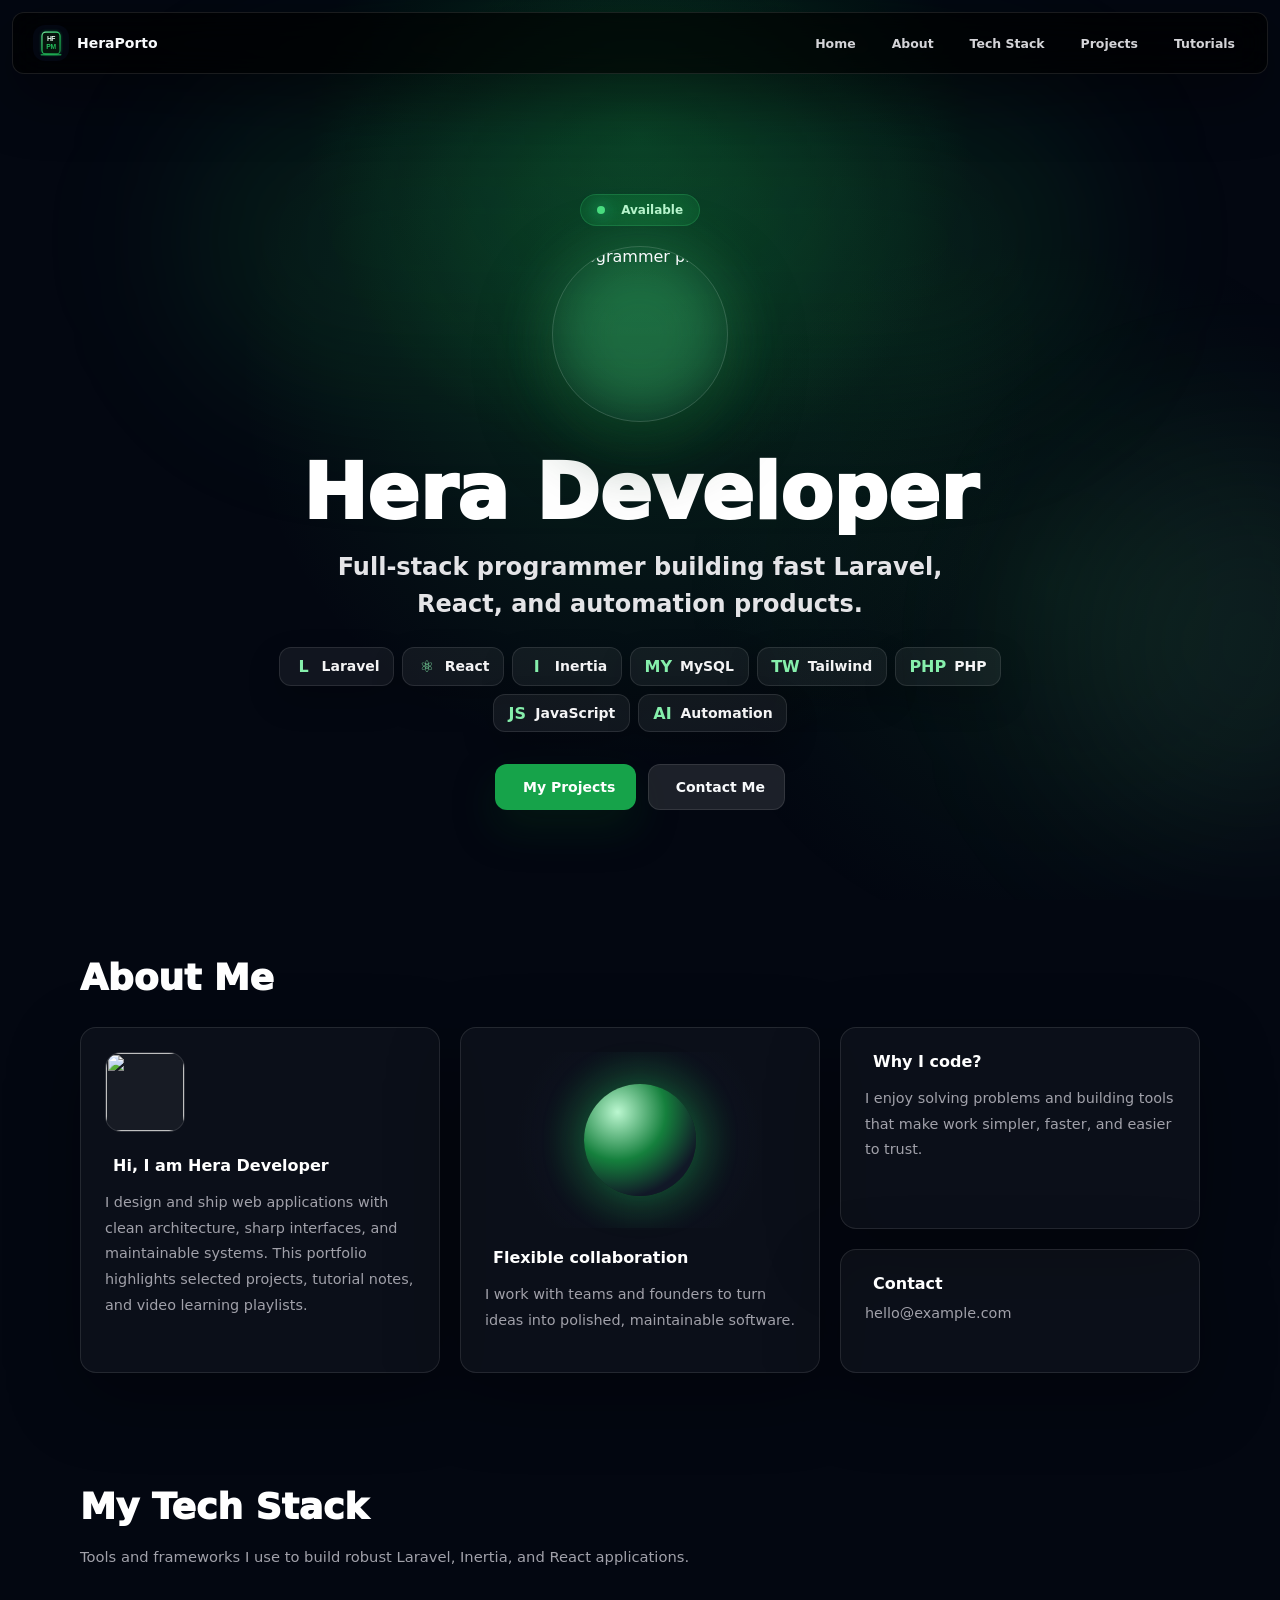
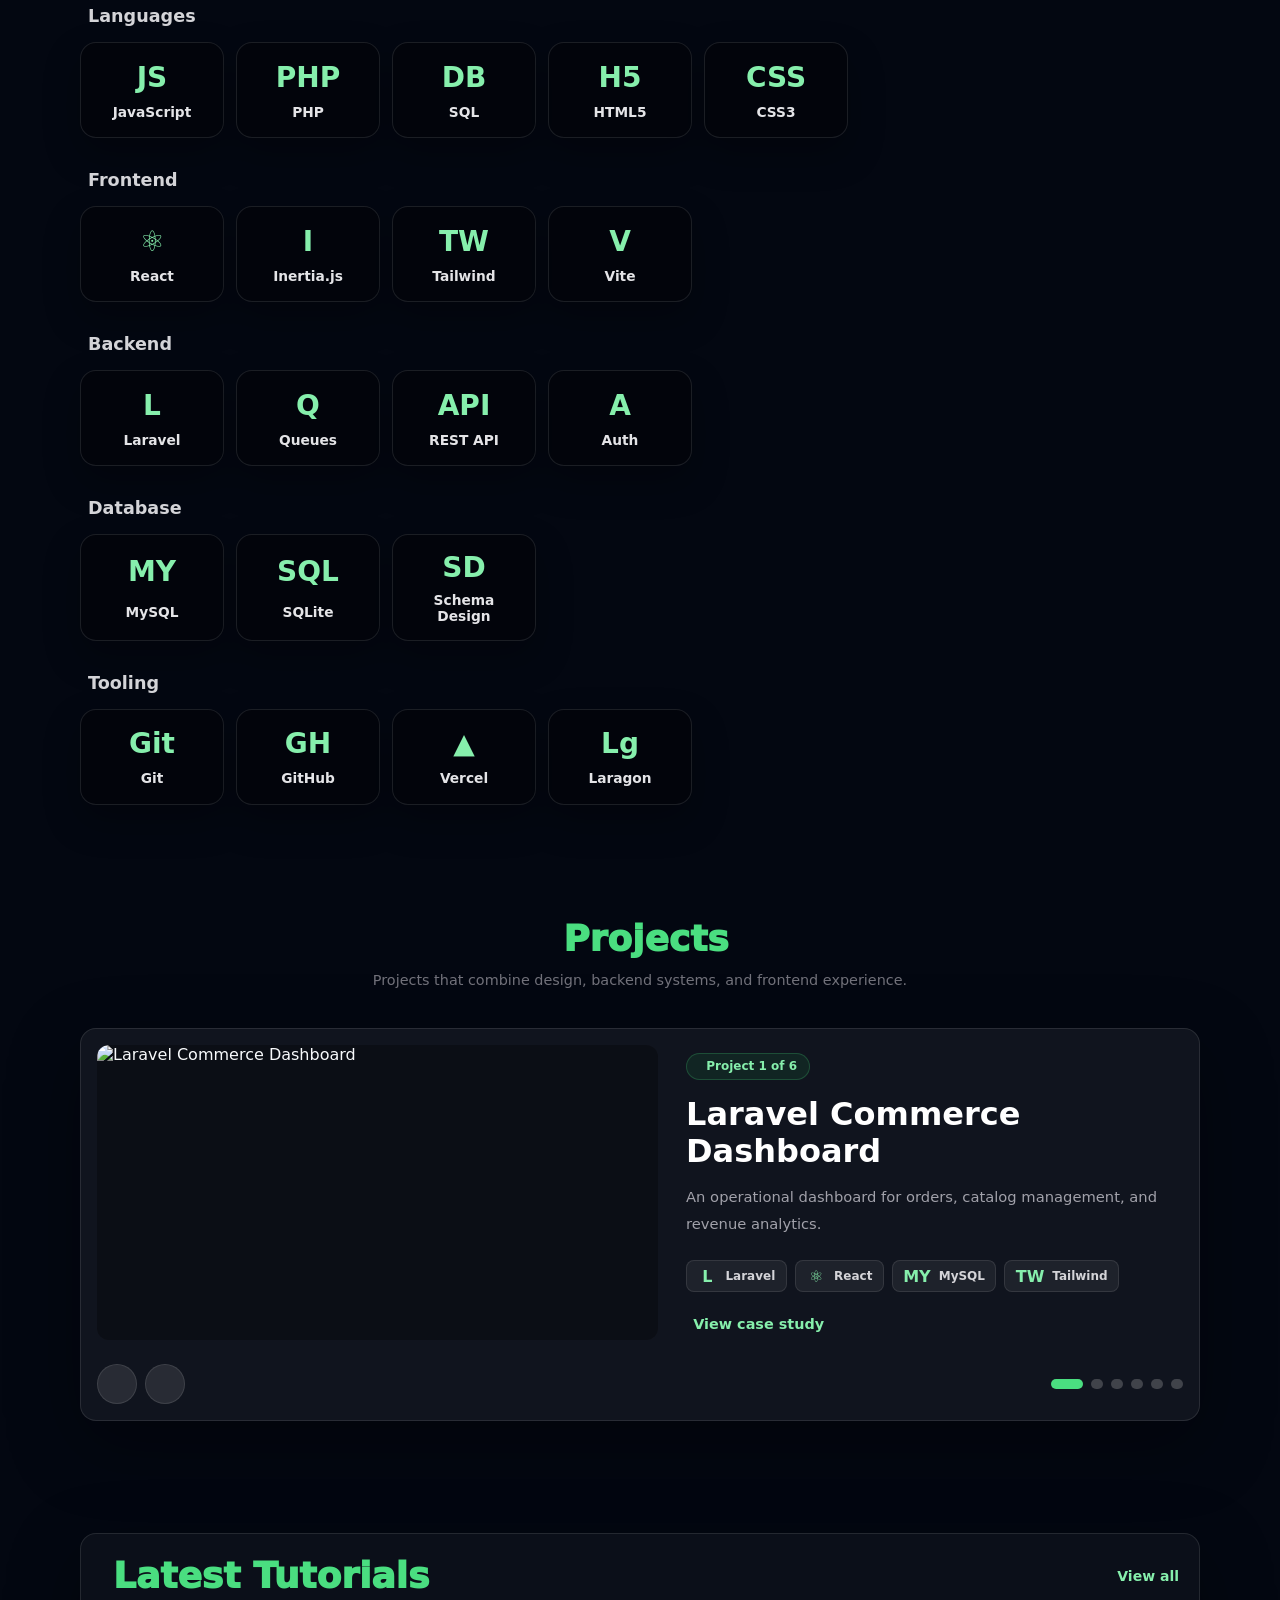
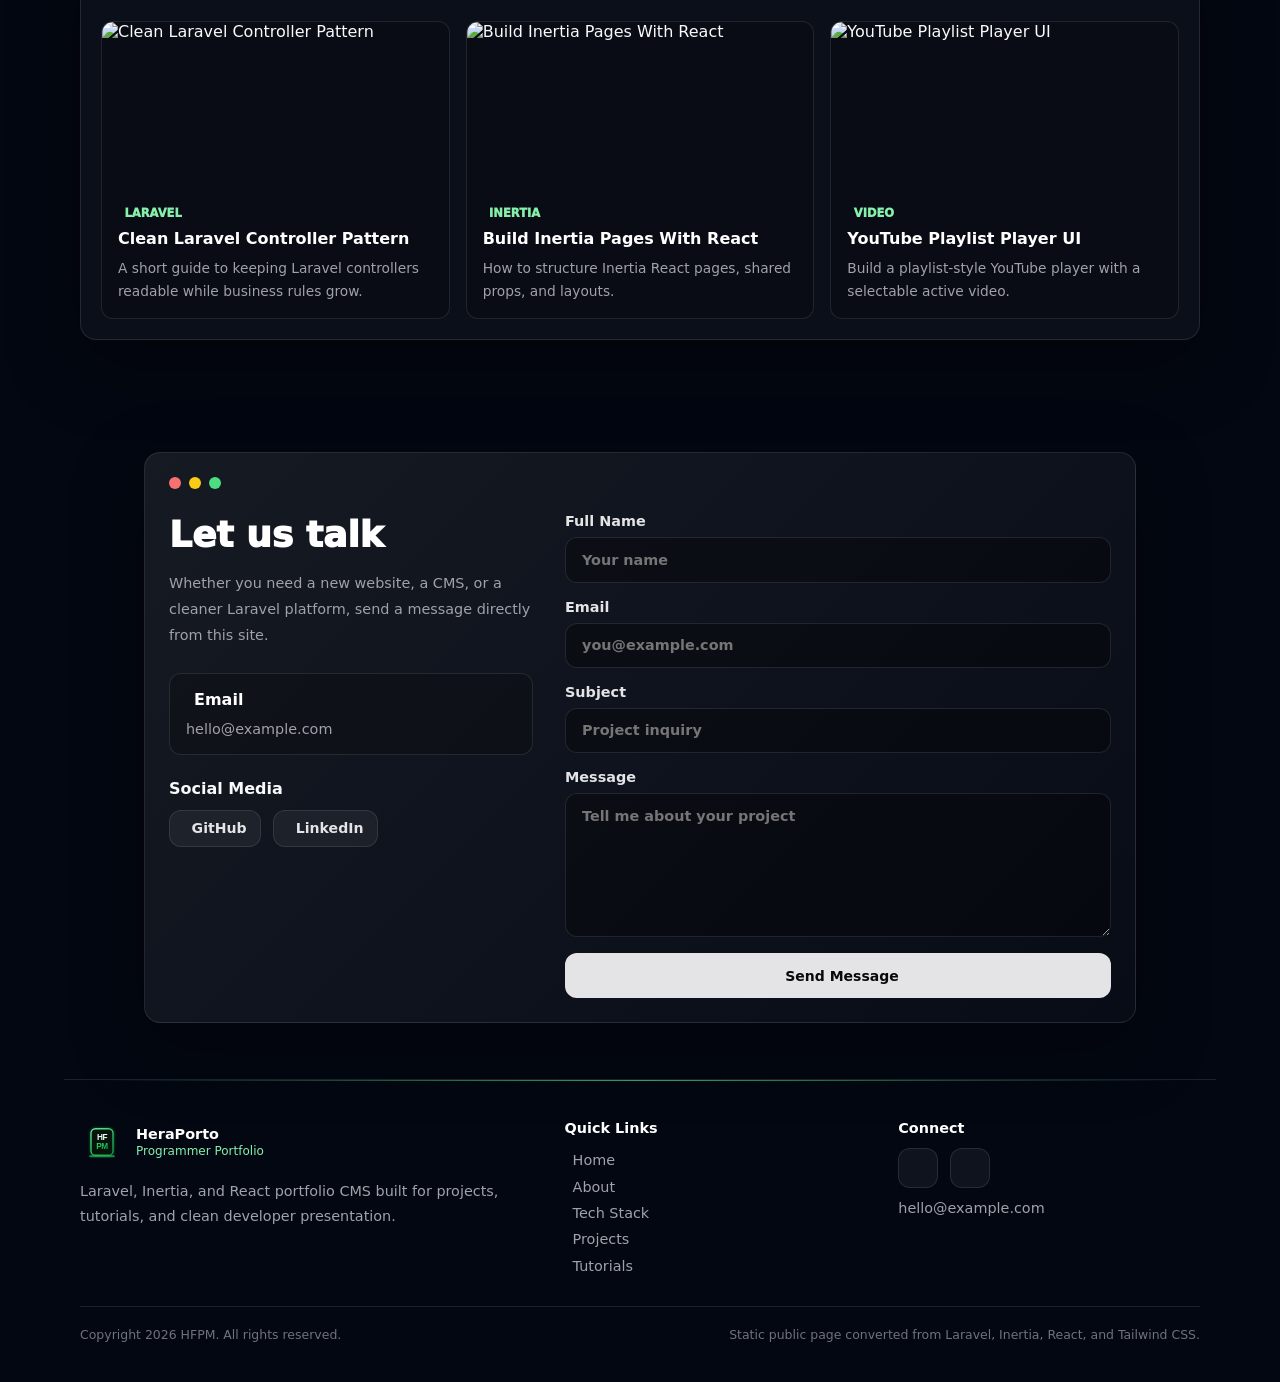
==== index.html @ f92e8ec0 "Convert portfolio to static public site" ====
<!doctype html>
<html lang="en">
<head>
  <meta charset="utf-8" />
  <meta name="viewport" content="width=device-width, initial-scale=1" />
  <title>Hera Developer - Programmer Portfolio</title>
  <meta name="description" content="Portfolio, programming tutorials, and YouTube learning playlists from a full-stack Laravel and React developer." />
  <link rel="icon" href="./assets/logo.svg" type="image/svg+xml" />
  <link rel="preconnect" href="https://images.unsplash.com" />
  <link rel="stylesheet" href="./assets/css/styles.css" />
  <script src="https://unpkg.com/lucide@latest/dist/umd/lucide.min.js" defer></script>
  <script src="./assets/js/app.js" defer></script>
</head>
<body>
  <div class="site-loader site-loader--show" aria-hidden="true">
    <div class="site-loader__panel">
      <img src="./assets/logo.svg" alt="" class="site-loader__logo" />
      <div class="site-loader__pulse"></div>
      <p>Loading HFPM</p>
      <div class="site-loader__progress"><span id="loader-progress"></span></div>
      <strong id="loader-percent">8%</strong>
    </div>
  </div>

  <div class="site-shell">
    <header class="site-header">
      <nav class="top-nav">
        <a href="#home" class="brand" aria-label="HeraPorto home">
          <img src="./assets/logo.svg" alt="HFPM logo" />
          <span data-site-name>HeraPorto</span>
        </a>
        <button class="icon-button mobile-toggle" type="button" aria-label="Open menu" aria-expanded="false">
          <i data-lucide="menu"></i>
        </button>
        <div class="nav-links" data-nav-links></div>
      </nav>
    </header>

    <main class="page-shell">
      <section id="home" class="portfolio-hero">
        <div class="hero-glow hero-glow--one"></div>
        <div class="hero-glow hero-glow--two"></div>
        <div class="hero-content">
          <div class="availability" data-availability></div>
          <div class="avatar-wrap">
            <div class="avatar-glow"></div>
            <img class="avatar" data-profile-image alt="Programmer profile" />
          </div>
          <h1 data-profile-name></h1>
          <p class="hero-headline" data-profile-headline></p>
          <div class="skill-pills" data-skills></div>
          <div class="hero-actions">
            <a href="#projects" class="button button-primary"><i data-lucide="folder-git-2"></i> My Projects</a>
            <a href="#contact" class="button button-ghost"><i data-lucide="mail"></i> Contact Me</a>
          </div>
        </div>
      </section>

      <section id="about" class="section">
        <h2 data-about-title></h2>
        <div class="about-grid">
          <article class="panel">
            <div class="small-photo"><img data-profile-image-clone alt="" /></div>
            <h3><i data-lucide="code-2"></i><span data-intro-title></span></h3>
            <p data-profile-bio></p>
          </article>
          <article class="panel">
            <div class="planet-art"><div></div></div>
            <h3><i data-lucide="globe-2"></i><span data-collab-title></span></h3>
            <p data-collab-text></p>
          </article>
          <div class="stacked-panels">
            <article class="panel">
              <h3><i data-lucide="shield-check"></i><span data-why-title></span></h3>
              <p data-why-text></p>
            </article>
            <article class="panel">
              <h3><i data-lucide="mail"></i><span>Contact</span></h3>
              <a data-email-link></a>
            </article>
          </div>
        </div>
      </section>

      <section id="skills" class="section">
        <h2 data-tech-title></h2>
        <p class="section-copy" data-tech-description></p>
        <div class="tech-groups" data-tech-groups></div>
      </section>

      <section id="projects" class="section projects-section">
        <div class="section-center">
          <h2><i data-lucide="folder-git-2"></i><span data-projects-title></span></h2>
          <p data-projects-description></p>
        </div>
        <div class="project-slider" data-project-slider></div>
      </section>

      <section id="tutorials" class="section">
        <div class="tutorial-panel">
          <div class="section-row">
            <h2><i data-lucide="book-open"></i><span data-tutorials-title></span></h2>
            <a href="#tutorials">View all</a>
          </div>
          <div class="tutorial-grid" data-tutorials></div>
        </div>
      </section>

      <section id="contact" class="section contact-section">
        <div class="contact-window">
          <div class="window-dots"><span></span><span></span><span></span></div>
          <div class="contact-grid">
            <div>
              <h2 data-contact-title></h2>
              <p data-contact-description></p>
              <div class="contact-card">
                <strong><i data-lucide="mail"></i> Email</strong>
                <a data-email-link-clone></a>
              </div>
              <div class="social-area">
                <strong>Social Media</strong>
                <div class="social-links" data-social-links></div>
              </div>
            </div>
            <form class="contact-form" data-contact-form>
              <label>Full Name<input name="name" placeholder="Your name" required /></label>
              <label>Email<input name="email" type="email" placeholder="you@example.com" required /></label>
              <label>Subject<input name="subject" placeholder="Project inquiry" required /></label>
              <label>Message<textarea name="message" placeholder="Tell me about your project" required></textarea></label>
              <button class="button button-light" type="submit"><i data-lucide="mail"></i> Send Message</button>
              <p class="form-note" data-form-note></p>
            </form>
          </div>
        </div>
      </section>
    </main>

    <footer class="site-footer">
      <div class="footer-line"></div>
      <div class="footer-grid">
        <div>
          <div class="footer-brand">
            <img src="./assets/logo.svg" alt="HFPM logo" />
            <div>
              <strong data-footer-site-name>HeraPorto</strong>
              <span>Programmer Portfolio</span>
            </div>
          </div>
          <p data-footer-description></p>
        </div>
        <div>
          <strong>Quick Links</strong>
          <div class="footer-links" data-footer-nav></div>
        </div>
        <div>
          <strong>Connect</strong>
          <div class="footer-social" data-footer-social></div>
          <a class="footer-email" data-footer-email></a>
        </div>
      </div>
      <div class="footer-bottom">
        <span>Copyright <span data-year></span> HFPM. All rights reserved.</span>
        <span>Static public page converted from Laravel, Inertia, React, and Tailwind CSS.</span>
      </div>
    </footer>
  </div>
</body>
</html>
---- assets/css/styles.css ----
:root {
  color-scheme: dark;
  --bg: #030711;
  --panel: rgba(255, 255, 255, 0.035);
  --panel-strong: rgba(255, 255, 255, 0.055);
  --border: rgba(255, 255, 255, 0.1);
  --text: #f8fafc;
  --muted: #a1a1aa;
  --soft: #d4d4d8;
  --green: #22c55e;
  --green-soft: #86efac;
  --green-dark: #15803d;
  --shadow: 0 24px 70px rgba(0, 0, 0, 0.35);
  --radius: 16px;
  font-family: "Instrument Sans", Inter, ui-sans-serif, system-ui, -apple-system, BlinkMacSystemFont, "Segoe UI", sans-serif;
}

* {
  box-sizing: border-box;
}

html {
  scroll-behavior: smooth;
}

body {
  margin: 0;
  max-width: 100%;
  overflow-x: hidden;
  background: var(--bg);
  color: var(--text);
}

a {
  color: inherit;
  text-decoration: none;
}

img,
iframe {
  display: block;
  max-width: 100%;
}

button,
input,
textarea {
  font: inherit;
}

.site-shell {
  min-height: 100vh;
  background:
    radial-gradient(circle at 50% 8%, rgba(34, 197, 94, 0.14), transparent 25rem),
    #030711;
}

.site-header {
  position: fixed;
  top: 0;
  left: 0;
  right: 0;
  z-index: 30;
  padding: 0.75rem;
}

.top-nav {
  display: flex;
  align-items: center;
  justify-content: space-between;
  gap: 1rem;
  width: min(100%, 80rem);
  margin: 0 auto;
  padding: 0.75rem 1.25rem;
  border: 1px solid var(--border);
  border-radius: 0.75rem;
  background: rgba(0, 0, 0, 0.7);
  box-shadow: 0 22px 60px rgba(0, 0, 0, 0.42);
  backdrop-filter: blur(18px);
  animation: nav-drop 520ms ease both;
}

.brand,
.nav-links a,
.button,
.social-button,
.footer-links a {
  display: inline-flex;
  align-items: center;
  gap: 0.5rem;
}

.brand {
  flex-shrink: 0;
  font-size: 0.875rem;
  font-weight: 800;
}

.brand img {
  width: 2.25rem;
  height: 2.25rem;
  border-radius: 0.75rem;
}

.nav-links {
  display: flex;
  flex-wrap: wrap;
  justify-content: flex-end;
  gap: 0.25rem;
  color: #d4d4d8;
  font-size: 0.78rem;
  font-weight: 700;
}

.nav-links a {
  border-radius: 0.5rem;
  padding: 0.55rem 0.75rem;
  transition: background 180ms ease, color 180ms ease, transform 180ms ease;
}

.nav-links a:hover {
  transform: translateY(-1px);
  background: rgba(255, 255, 255, 0.1);
  color: #fff;
}

.nav-links svg,
.button svg,
h2 svg,
h3 svg {
  width: 1rem;
  height: 1rem;
  color: var(--green-soft);
  flex: 0 0 auto;
}

.icon-button {
  display: none;
  place-items: center;
  width: 2.5rem;
  height: 2.5rem;
  border: 1px solid var(--border);
  border-radius: 0.75rem;
  background: rgba(255, 255, 255, 0.05);
  color: #fff;
}

.page-shell > section {
  animation: fade-up 720ms ease both;
}

.page-shell > section:nth-child(2) { animation-delay: 90ms; }
.page-shell > section:nth-child(3) { animation-delay: 150ms; }
.page-shell > section:nth-child(4) { animation-delay: 210ms; }
.page-shell > section:nth-child(5) { animation-delay: 270ms; }
.page-shell > section:nth-child(6) { animation-delay: 330ms; }

.portfolio-hero {
  position: relative;
  display: grid;
  min-height: 100vh;
  place-items: center;
  overflow: hidden;
  padding: 9rem 1rem 2.5rem;
}

.portfolio-hero::before {
  content: "";
  position: absolute;
  inset: 0;
  background:
    radial-gradient(circle at 50% 15%, rgba(22, 163, 74, 0.26), transparent 34%),
    radial-gradient(circle at 82% 65%, rgba(20, 83, 45, 0.22), transparent 30%);
}

.hero-glow {
  position: absolute;
  pointer-events: none;
  border-radius: 999px;
}

.hero-glow--one {
  inset-inline: 0;
  top: 5rem;
  width: min(64rem, 72vw);
  height: 20rem;
  margin: 0 auto;
  background: rgba(34, 197, 94, 0.1);
  filter: blur(70px);
}

.hero-glow--two {
  right: -10rem;
  bottom: 4rem;
  width: 24rem;
  height: 24rem;
  background: rgba(134, 239, 172, 0.08);
  filter: blur(90px);
}

.hero-content {
  position: relative;
  z-index: 1;
  display: flex;
  flex-direction: column;
  align-items: center;
  width: min(100%, 64rem);
  text-align: center;
}

.availability {
  display: inline-flex;
  align-items: center;
  gap: 0.5rem;
  margin-bottom: 1.25rem;
  border: 1px solid rgba(74, 222, 128, 0.2);
  border-radius: 999px;
  background: rgba(34, 197, 94, 0.1);
  padding: 0.5rem 1rem;
  color: #bbf7d0;
  font-size: 0.75rem;
  font-weight: 800;
  backdrop-filter: blur(16px);
}

.availability span {
  width: 0.5rem;
  height: 0.5rem;
  border-radius: 999px;
  background: #4ade80;
  box-shadow: 0 0 16px rgba(52, 211, 153, 0.9);
}

.avatar-wrap {
  position: relative;
}

.avatar-glow {
  position: absolute;
  inset: 0;
  border-radius: 999px;
  background: rgba(74, 222, 128, 0.3);
  filter: blur(28px);
}

.avatar {
  position: relative;
  width: clamp(8rem, 16vw, 11rem);
  height: clamp(8rem, 16vw, 11rem);
  border: 1px solid rgba(255, 255, 255, 0.15);
  border-radius: 999px;
  object-fit: cover;
  box-shadow: 0 26px 70px rgba(5, 46, 22, 0.6);
  animation: float-soft 5.5s ease-in-out infinite;
}

h1 {
  margin: 2rem 0 0;
  color: #fff;
  font-size: clamp(2.5rem, 7vw, 4.8rem);
  font-weight: 950;
  line-height: 1.02;
  letter-spacing: 0;
}

.hero-headline {
  max-width: 42rem;
  margin: 1rem 0 0;
  color: #e4e4e7;
  font-size: clamp(1rem, 2.2vw, 1.5rem);
  font-weight: 700;
  line-height: 1.55;
}

.skill-pills {
  display: flex;
  flex-wrap: wrap;
  justify-content: center;
  gap: 0.5rem;
  width: min(100%, 48rem);
  margin-top: 1.5rem;
}

.pill,
.tech-badge {
  display: inline-flex;
  align-items: center;
  gap: 0.5rem;
  border: 1px solid var(--border);
  background: rgba(255, 255, 255, 0.06);
  color: #f4f4f5;
  font-weight: 800;
}

.pill {
  border-radius: 0.75rem;
  padding: 0.55rem 0.85rem;
  box-shadow: 0 14px 32px rgba(0, 0, 0, 0.22);
  font-size: 0.875rem;
}

.tech-icon {
  display: inline-grid;
  place-items: center;
  min-width: 1.25rem;
  color: var(--green-soft);
  font-size: 1rem;
  font-weight: 900;
}

.hero-actions {
  display: flex;
  flex-wrap: wrap;
  justify-content: center;
  gap: 0.75rem;
  margin-top: 2rem;
}

.button {
  justify-content: center;
  border: 1px solid transparent;
  border-radius: 0.75rem;
  padding: 0.85rem 1.2rem;
  font-size: 0.875rem;
  font-weight: 900;
  transition: background 180ms ease, border-color 180ms ease, transform 180ms ease, color 180ms ease;
}

.button:hover {
  transform: translateY(-1px);
}

.button-primary {
  background: #16a34a;
  color: #fff;
  box-shadow: 0 18px 40px rgba(5, 46, 22, 0.45);
}

.button-primary:hover {
  background: #22c55e;
}

.button-ghost {
  border-color: var(--border);
  background: rgba(255, 255, 255, 0.1);
}

.button-ghost:hover {
  background: rgba(255, 255, 255, 0.15);
}

.button-light {
  background: #e4e4e7;
  color: #09090b;
}

.section {
  width: min(100%, 72rem);
  margin: 0 auto;
  padding: 3.5rem 1rem;
}

.section h2 {
  margin: 0;
  color: #fff;
  font-size: clamp(1.55rem, 4vw, 2.25rem);
  font-weight: 950;
  line-height: 1.2;
  letter-spacing: 0;
}

.section-copy {
  max-width: 54rem;
  margin: 1rem 0 0;
  color: var(--muted);
  font-size: 0.92rem;
  line-height: 1.8;
}

.about-grid {
  display: grid;
  grid-template-columns: repeat(3, minmax(0, 1fr));
  gap: 1.25rem;
  margin-top: 1.75rem;
}

.panel,
.project-slider,
.tutorial-panel,
.contact-window {
  border: 1px solid var(--border);
  background: var(--panel);
  box-shadow: var(--shadow);
}

.panel {
  border-radius: var(--radius);
  padding: 1.5rem;
}

.panel h3,
.contact-card strong {
  display: flex;
  align-items: center;
  gap: 0.5rem;
  margin: 0;
  color: #fff;
  font-size: 1rem;
  font-weight: 850;
}

.panel p,
.contact-grid p,
.site-footer p {
  color: var(--muted);
  font-size: 0.9rem;
  line-height: 1.8;
}

.small-photo {
  width: 5rem;
  height: 5rem;
  margin-bottom: 1.5rem;
  overflow: hidden;
  border: 1px solid var(--border);
  border-radius: 1rem;
  background: rgba(255, 255, 255, 0.05);
}

.small-photo img {
  width: 100%;
  height: 100%;
  object-fit: cover;
}

.planet-art {
  display: grid;
  height: 11rem;
  place-items: center;
  margin-bottom: 1.25rem;
  border-radius: 0.8rem;
  background: radial-gradient(circle, rgba(34, 197, 94, 0.28), rgba(15, 23, 42, 0.2) 55%, transparent 70%);
}

.planet-art div {
  width: 7rem;
  height: 7rem;
  border-radius: 999px;
  background: radial-gradient(circle at 30% 25%, #bbf7d0, #15803d 42%, #111827 75%);
  box-shadow: 0 0 40px rgba(34, 197, 94, 0.35);
}

.stacked-panels {
  display: grid;
  gap: 1.25rem;
}

.panel a,
.contact-card a,
.footer-email {
  display: inline-flex;
  margin-top: 0.75rem;
  color: var(--muted);
  font-size: 0.9rem;
  word-break: break-word;
}

.panel a:hover,
.contact-card a:hover,
.footer-email:hover {
  color: var(--green-soft);
}

.tech-groups {
  display: grid;
  gap: 2rem;
  margin-top: 2.25rem;
}

.tech-group h3 {
  display: flex;
  align-items: center;
  gap: 0.5rem;
  margin: 0 0 1rem;
  color: #d4d4d8;
  font-size: 1.1rem;
}

.tech-items {
  display: flex;
  flex-wrap: wrap;
  gap: 0.75rem;
}

.tech-tile {
  display: grid;
  flex: 1 0 6rem;
  min-width: 6rem;
  max-width: 9rem;
  min-height: 6rem;
  place-items: center;
  gap: 0.45rem;
  border: 1px solid var(--border);
  border-radius: var(--radius);
  background: rgba(0, 0, 0, 0.3);
  padding: 1rem 0.75rem;
  color: #e4e4e7;
  text-align: center;
  font-size: 0.86rem;
  font-weight: 850;
  box-shadow: 0 16px 36px rgba(0, 0, 0, 0.28);
  transition: border-color 180ms ease, transform 180ms ease;
}

.tech-tile:hover {
  border-color: rgba(34, 197, 94, 0.65);
  transform: translateY(-1px);
}

.tech-tile .tech-icon {
  font-size: 1.75rem;
}

.section-center {
  text-align: center;
}

.section-center h2,
.section-row h2 {
  display: inline-flex;
  align-items: center;
  justify-content: center;
  gap: 0.75rem;
  color: #4ade80;
}

.section-center p {
  margin: 0.75rem auto 0;
  color: #71717a;
  font-size: 0.9rem;
}

.project-slider {
  margin-top: 2.5rem;
  border-radius: var(--radius);
  background: var(--panel-strong);
  padding: 1rem;
}

.project-card {
  display: grid;
  grid-template-columns: 1fr 0.9fr;
  gap: 1.25rem;
}

.project-image {
  min-height: 18rem;
  overflow: hidden;
  border-radius: 0.75rem;
  background: rgba(0, 0, 0, 0.3);
}

.project-image img {
  width: 100%;
  height: 100%;
  object-fit: cover;
  transition: transform 300ms ease;
}

.project-image:hover img {
  transform: scale(1.05);
}

.project-content {
  display: flex;
  flex-direction: column;
  justify-content: center;
  padding: 0.5rem;
}

.project-index {
  display: inline-flex;
  align-items: center;
  gap: 0.45rem;
  width: fit-content;
  border: 1px solid rgba(74, 222, 128, 0.22);
  border-radius: 999px;
  background: rgba(34, 197, 94, 0.1);
  padding: 0.35rem 0.75rem;
  color: #86efac;
  font-size: 0.75rem;
  font-weight: 900;
}

.project-content h3 {
  margin: 1rem 0 0;
  color: #fff;
  font-size: clamp(1.5rem, 4vw, 2rem);
  line-height: 1.15;
}

.project-content p {
  color: var(--muted);
  font-size: 0.92rem;
  line-height: 1.8;
}

.project-stack {
  display: flex;
  flex-wrap: wrap;
  gap: 0.5rem;
  margin-top: 0.5rem;
}

.tech-badge {
  border-radius: 0.5rem;
  padding: 0.35rem 0.65rem;
  color: #d4d4d8;
  font-size: 0.75rem;
}

.project-link {
  display: inline-flex;
  align-items: center;
  gap: 0.45rem;
  width: fit-content;
  margin-top: 1.5rem;
  color: var(--green-soft);
  font-size: 0.9rem;
  font-weight: 850;
}

.slider-controls {
  display: flex;
  align-items: center;
  justify-content: space-between;
  gap: 1rem;
  margin-top: 1.5rem;
}

.arrow-buttons {
  display: flex;
  gap: 0.5rem;
}

.round-button {
  display: grid;
  width: 2.5rem;
  height: 2.5rem;
  place-items: center;
  border: 1px solid var(--border);
  border-radius: 999px;
  background: rgba(255, 255, 255, 0.1);
  color: #fff;
  cursor: pointer;
  transition: background 180ms ease, transform 180ms ease;
}

.round-button:hover {
  transform: translateY(-1px);
  background: rgba(255, 255, 255, 0.15);
}

.dots {
  display: flex;
  align-items: center;
  gap: 0.5rem;
}

.dot {
  width: 0.65rem;
  height: 0.65rem;
  border: 0;
  border-radius: 999px;
  background: rgba(255, 255, 255, 0.2);
  cursor: pointer;
  transition: width 180ms ease, background 180ms ease;
}

.dot.is-active {
  width: 2rem;
  background: #4ade80;
}

.tutorial-panel {
  border-radius: var(--radius);
  padding: 1.25rem;
}

.section-row {
  display: flex;
  align-items: center;
  justify-content: space-between;
  gap: 1rem;
}

.section-row a {
  color: var(--green-soft);
  font-size: 0.875rem;
  font-weight: 850;
}

.tutorial-grid {
  display: grid;
  grid-template-columns: repeat(3, minmax(0, 1fr));
  gap: 1rem;
  margin-top: 1.5rem;
}

.tutorial-card {
  overflow: hidden;
  border: 1px solid var(--border);
  border-radius: 0.75rem;
  background: rgba(0, 0, 0, 0.2);
  transition: border-color 180ms ease, transform 180ms ease;
}

.tutorial-card:hover {
  border-color: rgba(34, 197, 94, 0.65);
  transform: translateY(-1px);
}

.tutorial-card img {
  width: 100%;
  height: 10rem;
  object-fit: cover;
}

.tutorial-card div {
  padding: 1rem;
}

.category {
  display: inline-flex;
  align-items: center;
  gap: 0.4rem;
  color: var(--green-soft);
  font-size: 0.72rem;
  font-weight: 950;
  text-transform: uppercase;
}

.tutorial-card h3 {
  margin: 0.55rem 0 0;
  color: #fff;
  font-size: 1rem;
}

.tutorial-card p {
  margin: 0.55rem 0 0;
  color: var(--muted);
  font-size: 0.86rem;
  line-height: 1.65;
}

.contact-section {
  width: min(100%, 64rem);
}

.contact-window {
  border-radius: var(--radius);
  background: linear-gradient(135deg, rgba(255, 255, 255, 0.08), rgba(255, 255, 255, 0.025));
  padding: 1.5rem;
}

.window-dots {
  display: flex;
  gap: 0.5rem;
  margin-bottom: 1.5rem;
}

.window-dots span {
  width: 0.75rem;
  height: 0.75rem;
  border-radius: 999px;
}

.window-dots span:nth-child(1) { background: #f87171; }
.window-dots span:nth-child(2) { background: #facc15; }
.window-dots span:nth-child(3) { background: #4ade80; }

.contact-grid {
  display: grid;
  grid-template-columns: 0.8fr 1.2fr;
  gap: 2rem;
}

.contact-card {
  margin-top: 1.5rem;
  border: 1px solid var(--border);
  border-radius: 0.75rem;
  background: rgba(0, 0, 0, 0.2);
  padding: 1rem;
}

.social-area {
  margin-top: 1.5rem;
}

.social-links,
.footer-social {
  display: flex;
  flex-wrap: wrap;
  gap: 0.75rem;
  margin-top: 0.75rem;
}

.social-button {
  border: 1px solid var(--border);
  border-radius: 0.75rem;
  background: rgba(255, 255, 255, 0.05);
  padding: 0.6rem 0.85rem;
  color: #e4e4e7;
  font-size: 0.88rem;
  font-weight: 850;
}

.social-button:hover {
  border-color: rgba(74, 222, 128, 0.65);
  color: #fff;
}

.contact-form {
  display: grid;
  gap: 1rem;
}

.contact-form label {
  display: grid;
  gap: 0.5rem;
  color: #e4e4e7;
  font-size: 0.9rem;
  font-weight: 850;
}

.contact-form input,
.contact-form textarea {
  width: 100%;
  border: 1px solid var(--border);
  border-radius: 0.75rem;
  background: rgba(0, 0, 0, 0.3);
  padding: 0.85rem 1rem;
  color: #f4f4f5;
  outline: none;
  transition: border-color 180ms ease;
}

.contact-form input:focus,
.contact-form textarea:focus {
  border-color: #4ade80;
}

.contact-form textarea {
  min-height: 9rem;
  resize: vertical;
}

.form-note {
  display: none;
  margin: 0;
  color: #bbf7d0;
  font-size: 0.86rem;
  font-weight: 800;
}

.form-note.is-visible {
  display: block;
}

.site-footer {
  position: relative;
  width: min(100%, 72rem);
  margin: 0 auto;
  overflow: hidden;
  border-top: 1px solid var(--border);
  padding: 2.5rem 1rem;
  color: var(--muted);
  font-size: 0.9rem;
}

.footer-line {
  position: absolute;
  top: 0;
  left: 2rem;
  right: 2rem;
  height: 1px;
  background: linear-gradient(90deg, transparent, rgba(74, 222, 128, 0.7), transparent);
}

.footer-grid {
  display: grid;
  grid-template-columns: 1.2fr 0.8fr 0.8fr;
  gap: 2rem;
}

.footer-brand {
  display: flex;
  align-items: center;
  gap: 0.75rem;
}

.footer-brand img {
  width: 2.75rem;
  height: 2.75rem;
  border-radius: 0.75rem;
}

.footer-brand strong,
.site-footer strong {
  display: block;
  color: #fff;
}

.footer-brand span {
  display: block;
  margin-top: 0.15rem;
  color: var(--green-soft);
  font-size: 0.75rem;
}

.footer-links {
  display: grid;
  gap: 0.65rem;
  margin-top: 1rem;
}

.footer-links a:hover {
  color: var(--green-soft);
}

.footer-social a {
  display: grid;
  width: 2.5rem;
  height: 2.5rem;
  place-items: center;
  border: 1px solid var(--border);
  border-radius: 0.75rem;
  background: rgba(255, 255, 255, 0.05);
}

.footer-social a:hover {
  border-color: rgba(74, 222, 128, 0.65);
  color: var(--green-soft);
}

.footer-bottom {
  display: flex;
  justify-content: space-between;
  gap: 1rem;
  margin-top: 2rem;
  border-top: 1px solid var(--border);
  padding-top: 1.25rem;
  color: #71717a;
  font-size: 0.78rem;
}

.site-loader {
  position: fixed;
  inset: 0;
  z-index: 9999;
  display: grid;
  place-items: center;
  opacity: 0;
  visibility: hidden;
  pointer-events: none;
  background:
    radial-gradient(circle at 50% 35%, rgba(34, 197, 94, 0.18), transparent 34%),
    #030711;
  transition: opacity 280ms ease, visibility 280ms ease;
}

.site-loader--show {
  opacity: 1;
  visibility: visible;
  pointer-events: auto;
}

.site-loader__panel {
  position: relative;
  display: grid;
  min-width: 220px;
  place-items: center;
  gap: 1rem;
  border: 1px solid var(--border);
  border-radius: 1.25rem;
  background: rgba(0, 0, 0, 0.54);
  padding: 2rem;
  box-shadow: 0 30px 80px rgba(0, 0, 0, 0.45);
  backdrop-filter: blur(18px);
}

.site-loader__logo {
  position: relative;
  z-index: 1;
  width: 4rem;
  height: 4rem;
  border-radius: 999px;
  box-shadow: 0 0 40px rgba(34, 197, 94, 0.35);
}

.site-loader__pulse {
  position: absolute;
  top: 1.45rem;
  width: 5.1rem;
  height: 5.1rem;
  border: 2px solid rgba(34, 197, 94, 0.26);
  border-top-color: #22c55e;
  border-radius: 999px;
  animation: loader-orbit 1s linear infinite, loader-glow 1.8s ease-in-out infinite;
}

.site-loader p {
  margin: 0;
  color: #bbf7d0;
  font-size: 0.85rem;
  font-weight: 800;
}

.site-loader strong {
  color: #ecfdf5;
  font-size: 0.8rem;
  font-weight: 950;
}

.site-loader__progress {
  width: 100%;
  height: 0.45rem;
  overflow: hidden;
  border: 1px solid rgba(255, 255, 255, 0.08);
  border-radius: 999px;
  background: rgba(255, 255, 255, 0.08);
}

.site-loader__progress span {
  display: block;
  width: 8%;
  height: 100%;
  border-radius: inherit;
  background: linear-gradient(90deg, #166534, #22c55e, #bbf7d0);
  box-shadow: 0 0 20px rgba(34, 197, 94, 0.45);
  transition: width 180ms ease;
}

@keyframes fade-up {
  from {
    opacity: 0;
    transform: translateY(28px);
  }
  to {
    opacity: 1;
    transform: translateY(0);
  }
}

@keyframes nav-drop {
  from {
    opacity: 0;
    transform: translateY(-18px) scale(0.98);
  }
  to {
    opacity: 1;
    transform: translateY(0) scale(1);
  }
}

@keyframes loader-orbit {
  to {
    transform: rotate(360deg);
  }
}

@keyframes loader-glow {
  0%, 100% {
    opacity: 0.55;
    transform: scale(0.92);
  }
  50% {
    opacity: 1;
    transform: scale(1.06);
  }
}

@keyframes float-soft {
  0%, 100% {
    transform: translateY(0);
  }
  50% {
    transform: translateY(-10px);
  }
}

@media (max-width: 900px) {
  .about-grid,
  .project-card,
  .tutorial-grid,
  .contact-grid,
  .footer-grid {
    grid-template-columns: 1fr;
  }

  .project-image {
    min-height: 15rem;
  }
}

@media (max-width: 720px) {
  .site-header {
    padding: 0.5rem;
  }

  .top-nav {
    flex-wrap: wrap;
    padding: 0.7rem;
  }

  .icon-button {
    display: grid;
  }

  .nav-links {
    display: none;
    width: 100%;
    border-top: 1px solid var(--border);
    padding-top: 0.75rem;
    font-size: 0.92rem;
  }

  .nav-links.is-open {
    display: grid;
  }

  .nav-links a {
    padding: 0.8rem;
  }

  .portfolio-hero {
    padding-top: 8.25rem;
  }

  .section {
    padding-block: 3rem;
  }

  .slider-controls,
  .section-row,
  .footer-bottom {
    align-items: flex-start;
    flex-direction: column;
  }
}

@media (prefers-reduced-motion: reduce) {
  *,
  *::before,
  *::after {
    animation-duration: 1ms !important;
    animation-iteration-count: 1 !important;
    scroll-behavior: auto !important;
    transition-duration: 1ms !important;
  }
}
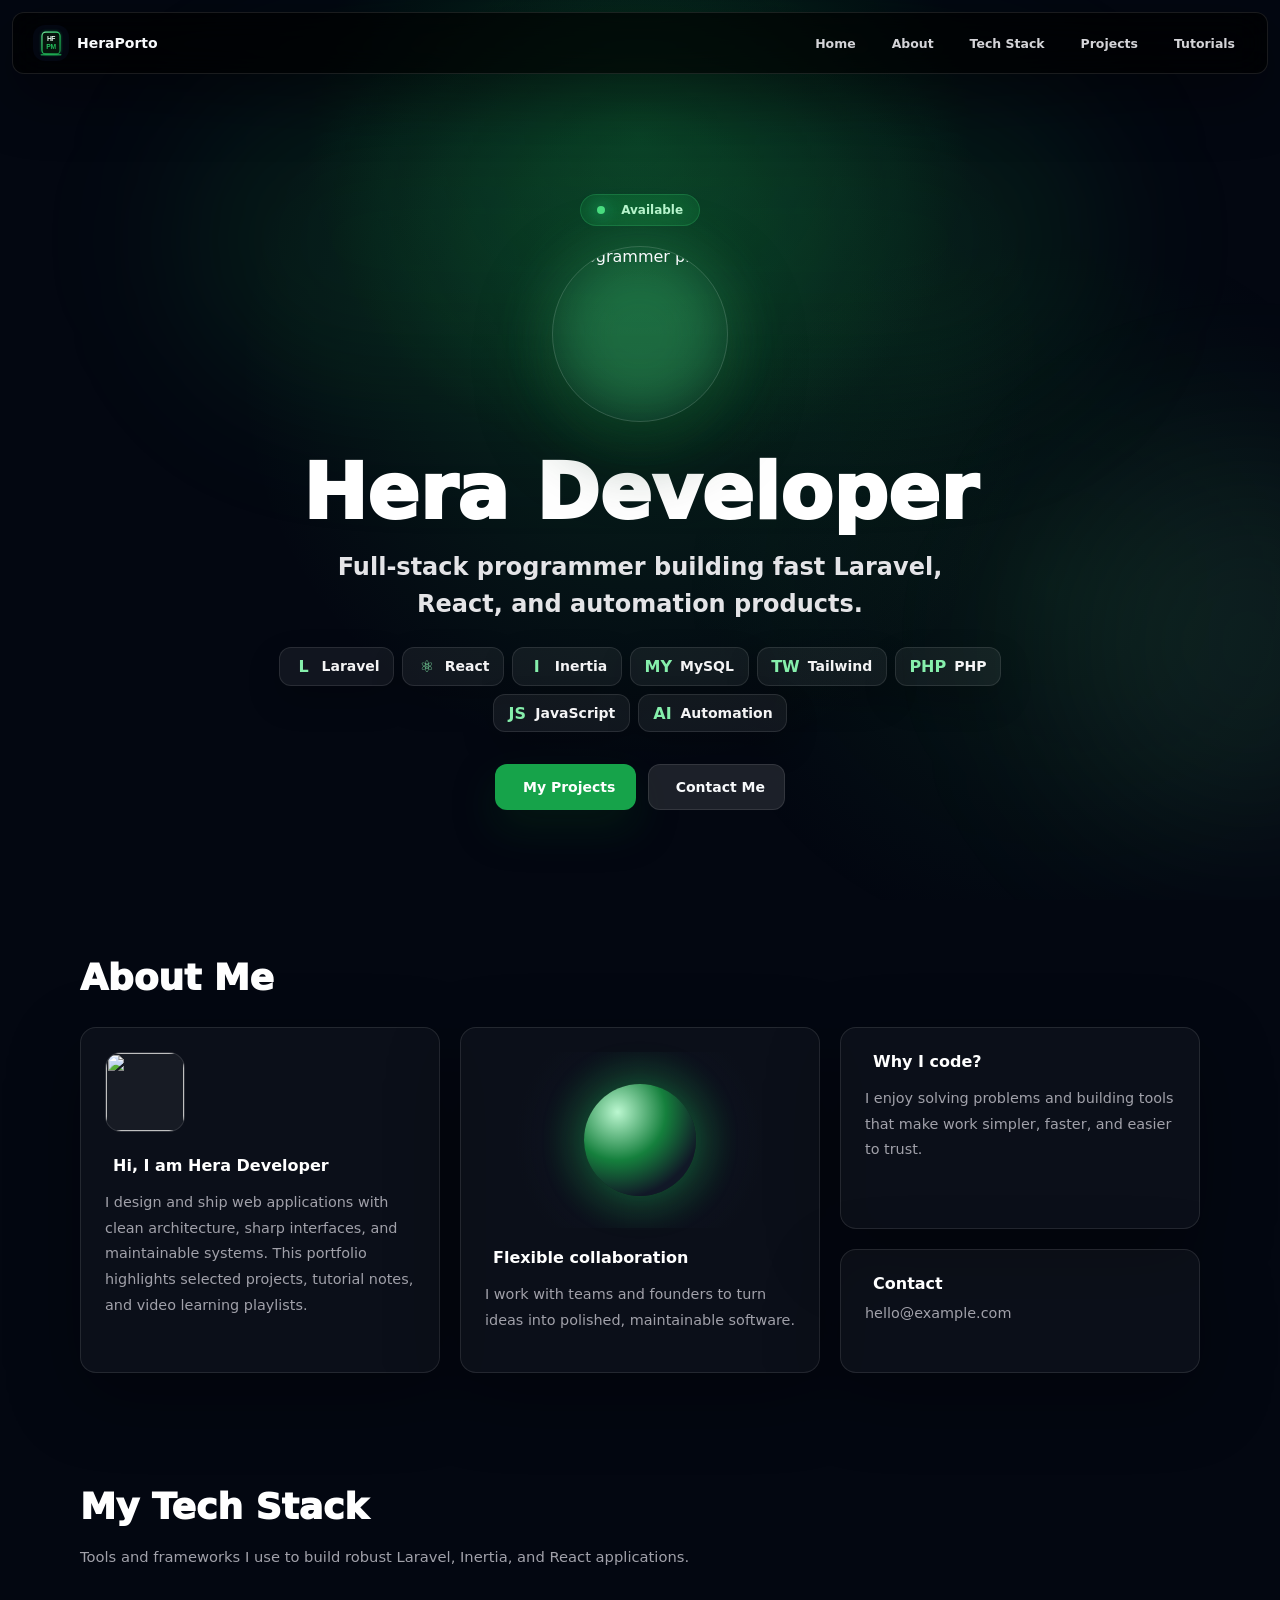
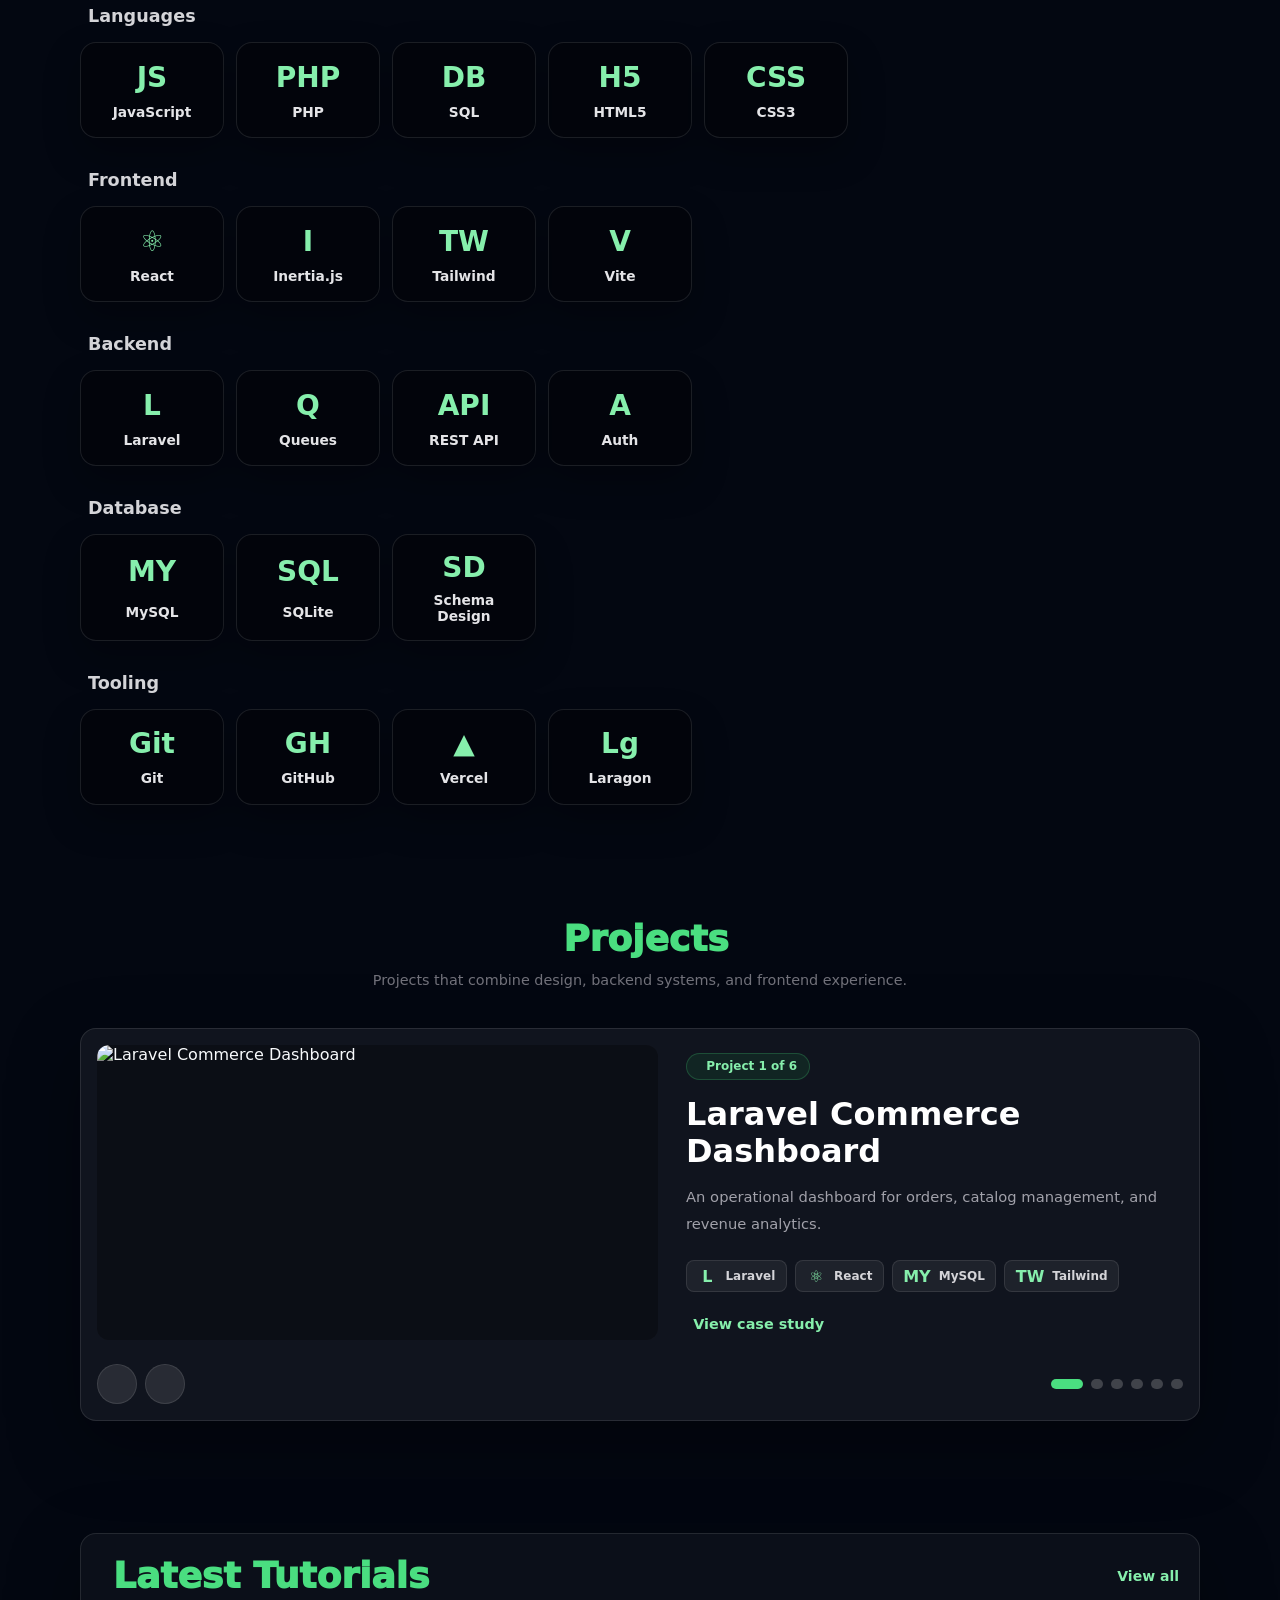
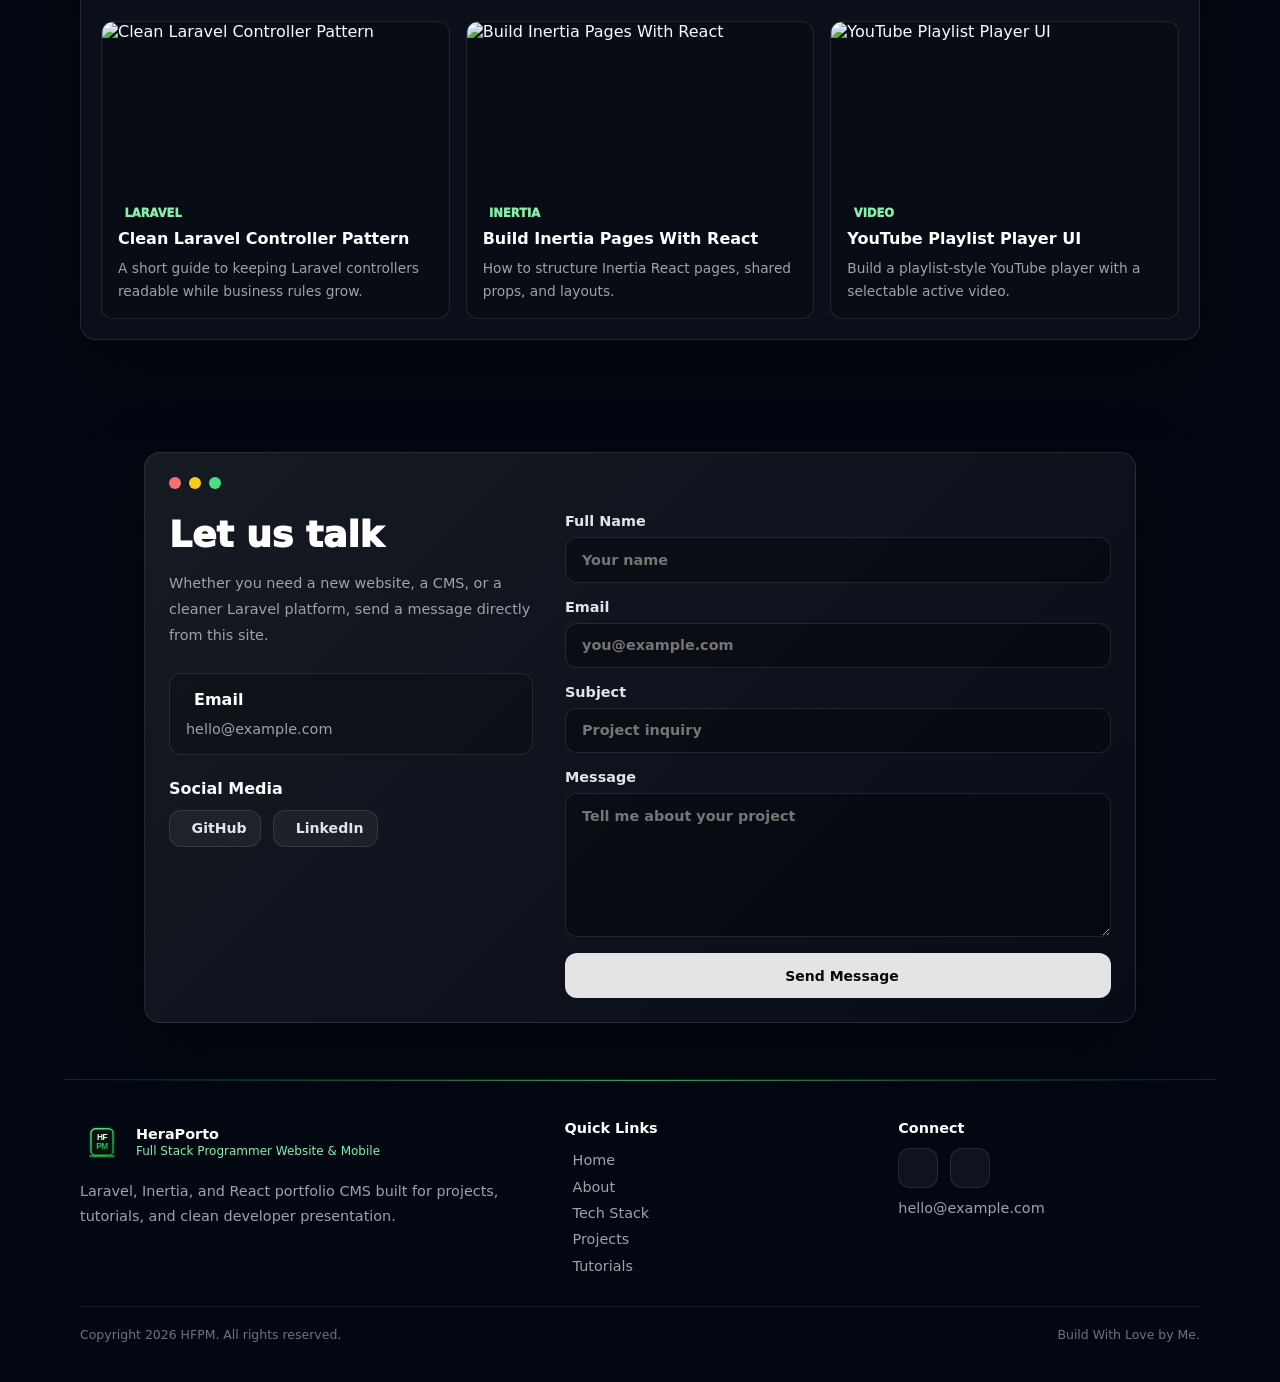
==== commit 68f6bad7: "update public" ====
--- a/index.html
+++ b/index.html
@@ -3,7 +3,7 @@
 <head>
   <meta charset="utf-8" />
   <meta name="viewport" content="width=device-width, initial-scale=1" />
-  <title>Hera Developer - Programmer Portfolio</title>
+  <title>Raydragneel - Full Stack Programmer Website & Mobile</title>
   <meta name="description" content="Portfolio, programming tutorials, and YouTube learning playlists from a full-stack Laravel and React developer." />
   <link rel="icon" href="./assets/logo.svg" type="image/svg+xml" />
   <link rel="preconnect" href="https://images.unsplash.com" />
@@ -142,8 +142,8 @@
           <div class="footer-brand">
             <img src="./assets/logo.svg" alt="HFPM logo" />
             <div>
-              <strong data-footer-site-name>HeraPorto</strong>
-              <span>Programmer Portfolio</span>
+              <strong data-footer-site-name>Raydragneel</strong>
+              <span>Full Stack Programmer Website & Mobile</span>
             </div>
           </div>
           <p data-footer-description></p>
@@ -160,7 +160,7 @@
       </div>
       <div class="footer-bottom">
         <span>Copyright <span data-year></span> HFPM. All rights reserved.</span>
-        <span>Static public page converted from Laravel, Inertia, React, and Tailwind CSS.</span>
+        <span>Build With Love by Me.</span>
       </div>
     </footer>
   </div>
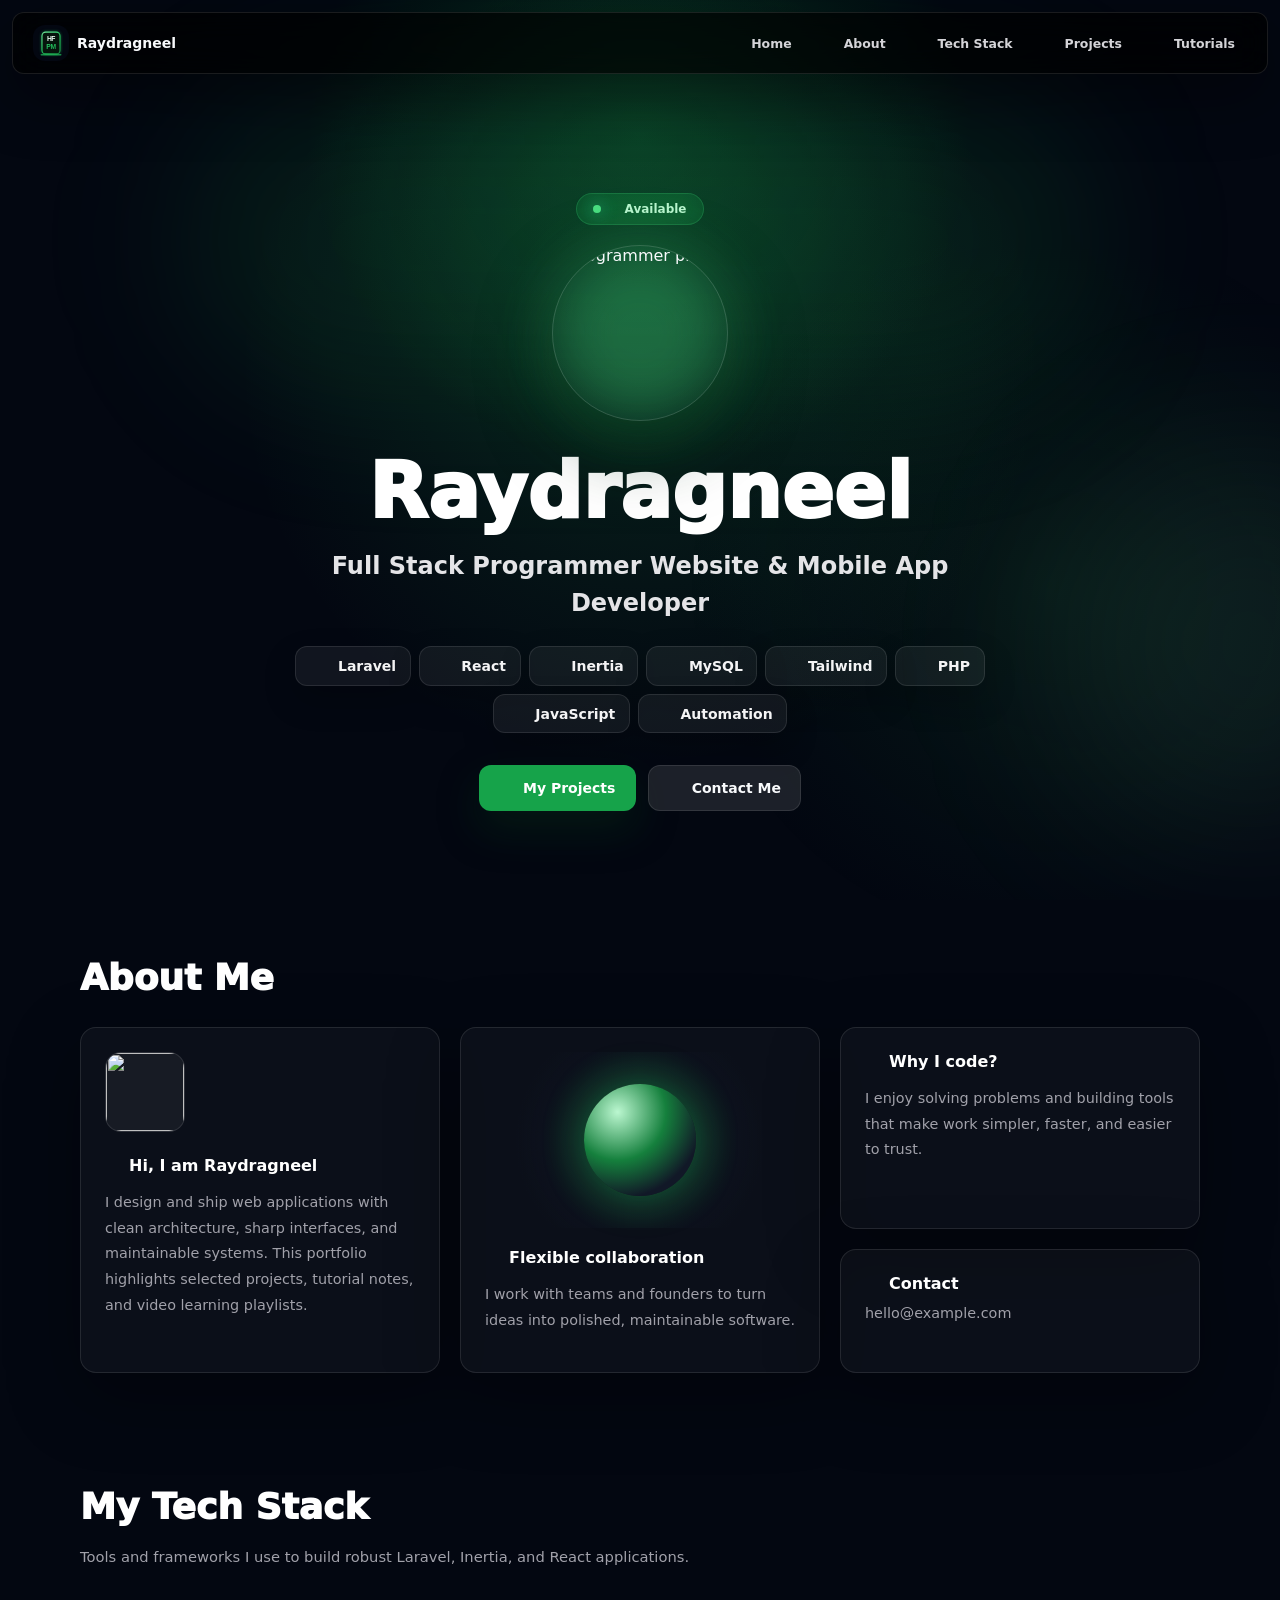
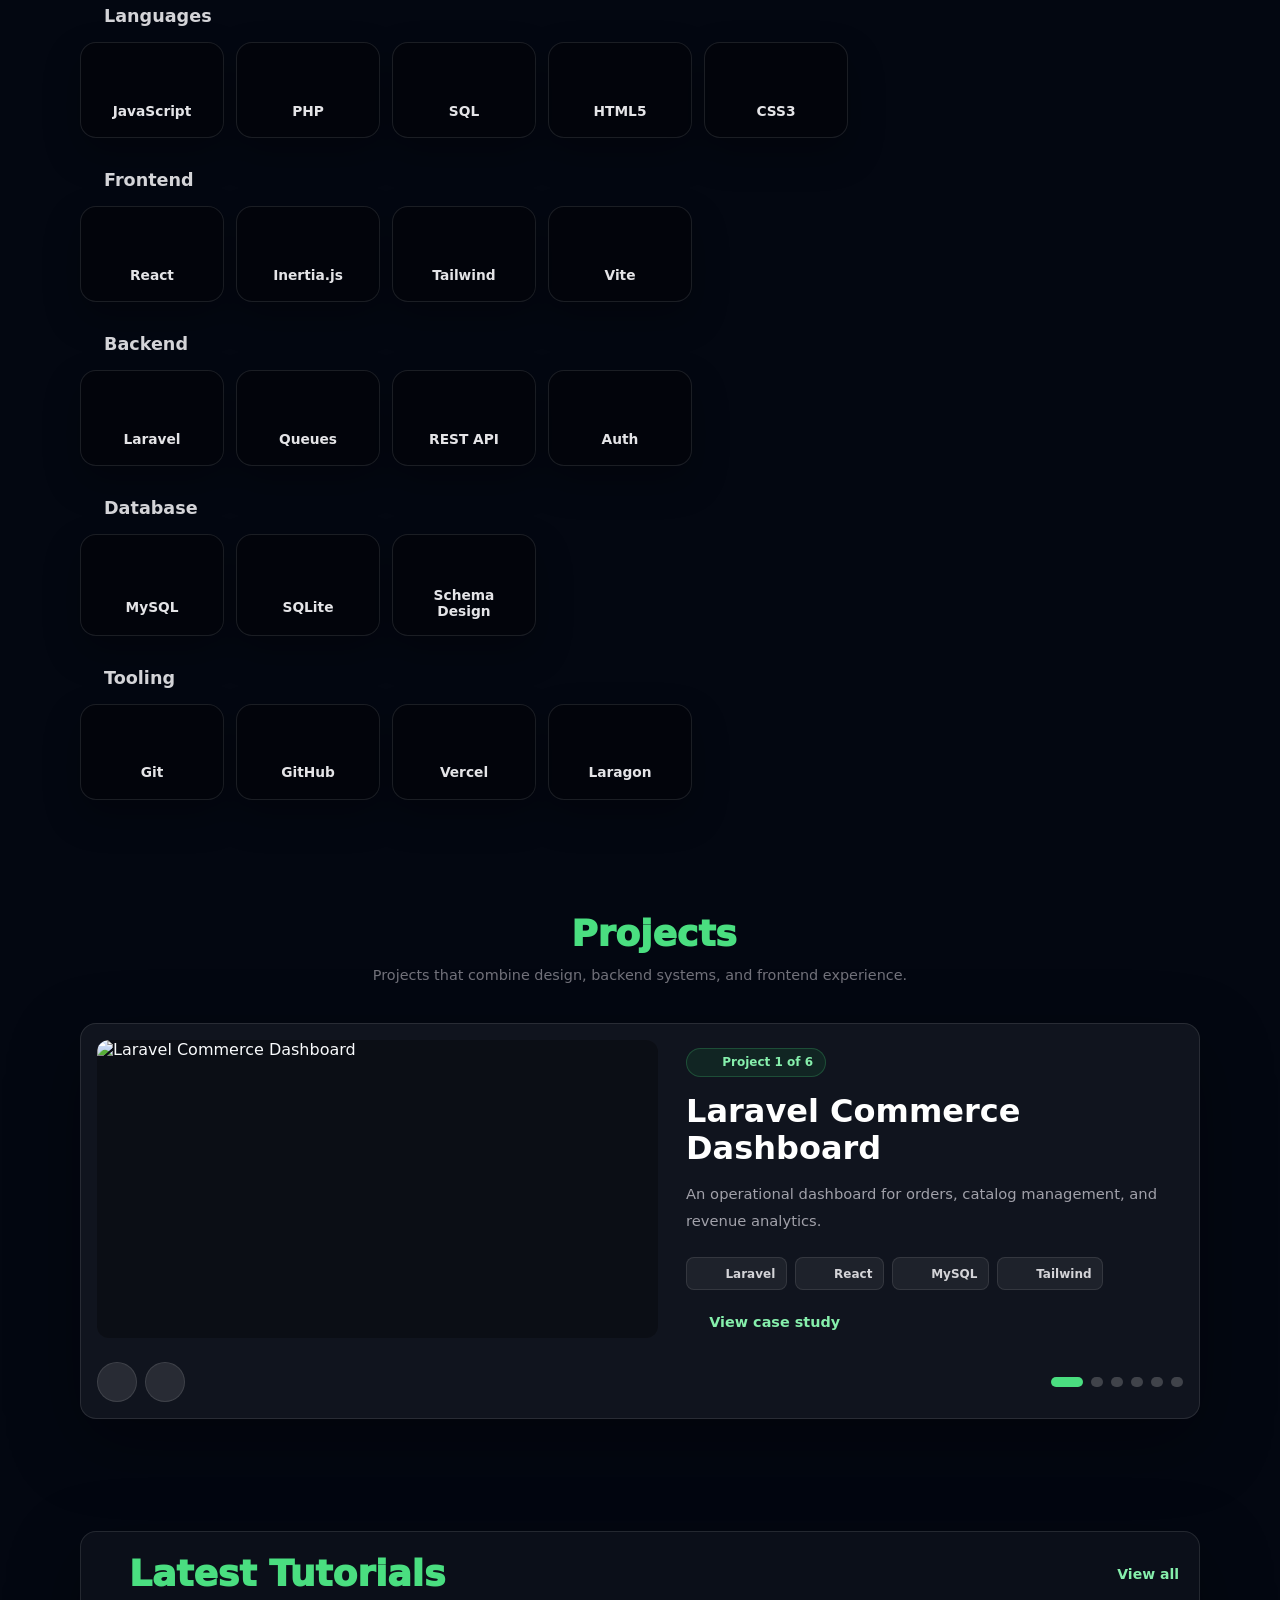
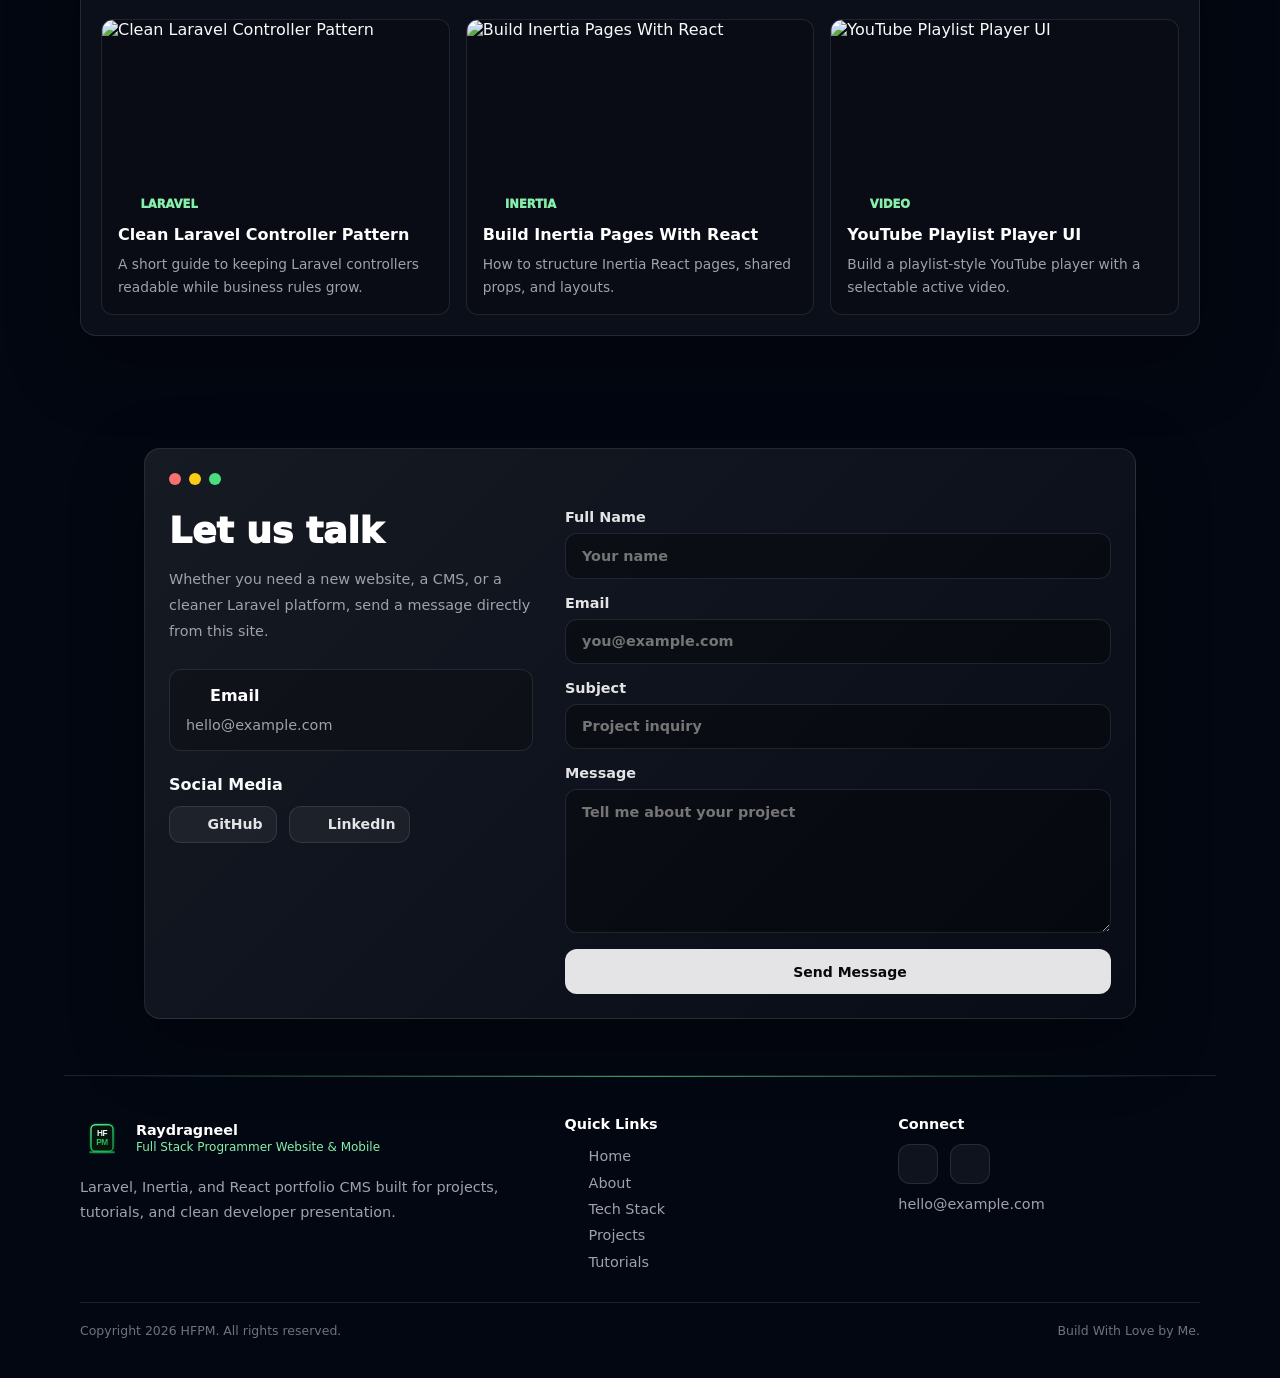
==== commit 1d57ae5b: "update icon" ====
--- a/index.html
+++ b/index.html
@@ -8,7 +8,6 @@
   <link rel="icon" href="./assets/logo.svg" type="image/svg+xml" />
   <link rel="preconnect" href="https://images.unsplash.com" />
   <link rel="stylesheet" href="./assets/css/styles.css" />
-  <script src="https://unpkg.com/lucide@latest/dist/umd/lucide.min.js" defer></script>
   <script src="./assets/js/app.js" defer></script>
 </head>
 <body>
--- a/assets/css/styles.css
+++ b/assets/css/styles.css
@@ -124,12 +124,20 @@
   color: #fff;
 }
 
-.nav-links svg,
-.button svg,
-h2 svg,
-h3 svg {
+.site-icon {
+  display: inline-block;
   width: 1rem;
   height: 1rem;
+  flex: 0 0 auto;
+  background: currentColor;
+  mask: var(--icon-url) center / contain no-repeat;
+  -webkit-mask: var(--icon-url) center / contain no-repeat;
+}
+
+.nav-links .site-icon,
+.button .site-icon,
+h2 .site-icon,
+h3 .site-icon {
   color: var(--green-soft);
   flex: 0 0 auto;
 }
@@ -302,10 +310,24 @@
 .tech-icon {
   display: inline-grid;
   place-items: center;
-  min-width: 1.25rem;
+  width: 1.25rem;
+  height: 1.25rem;
+  flex: 0 0 auto;
   color: var(--green-soft);
+  background: currentColor;
+  mask: var(--icon-url) center / contain no-repeat;
+  -webkit-mask: var(--icon-url) center / contain no-repeat;
   font-size: 1rem;
   font-weight: 900;
+}
+
+.tech-icon-text {
+  width: auto;
+  min-width: 1.25rem;
+  height: auto;
+  background: transparent;
+  mask: none;
+  -webkit-mask: none;
 }
 
 .hero-actions {
@@ -518,7 +540,8 @@
 }
 
 .tech-tile .tech-icon {
-  font-size: 1.75rem;
+  width: 1.75rem;
+  height: 1.75rem;
 }
 
 .section-center {
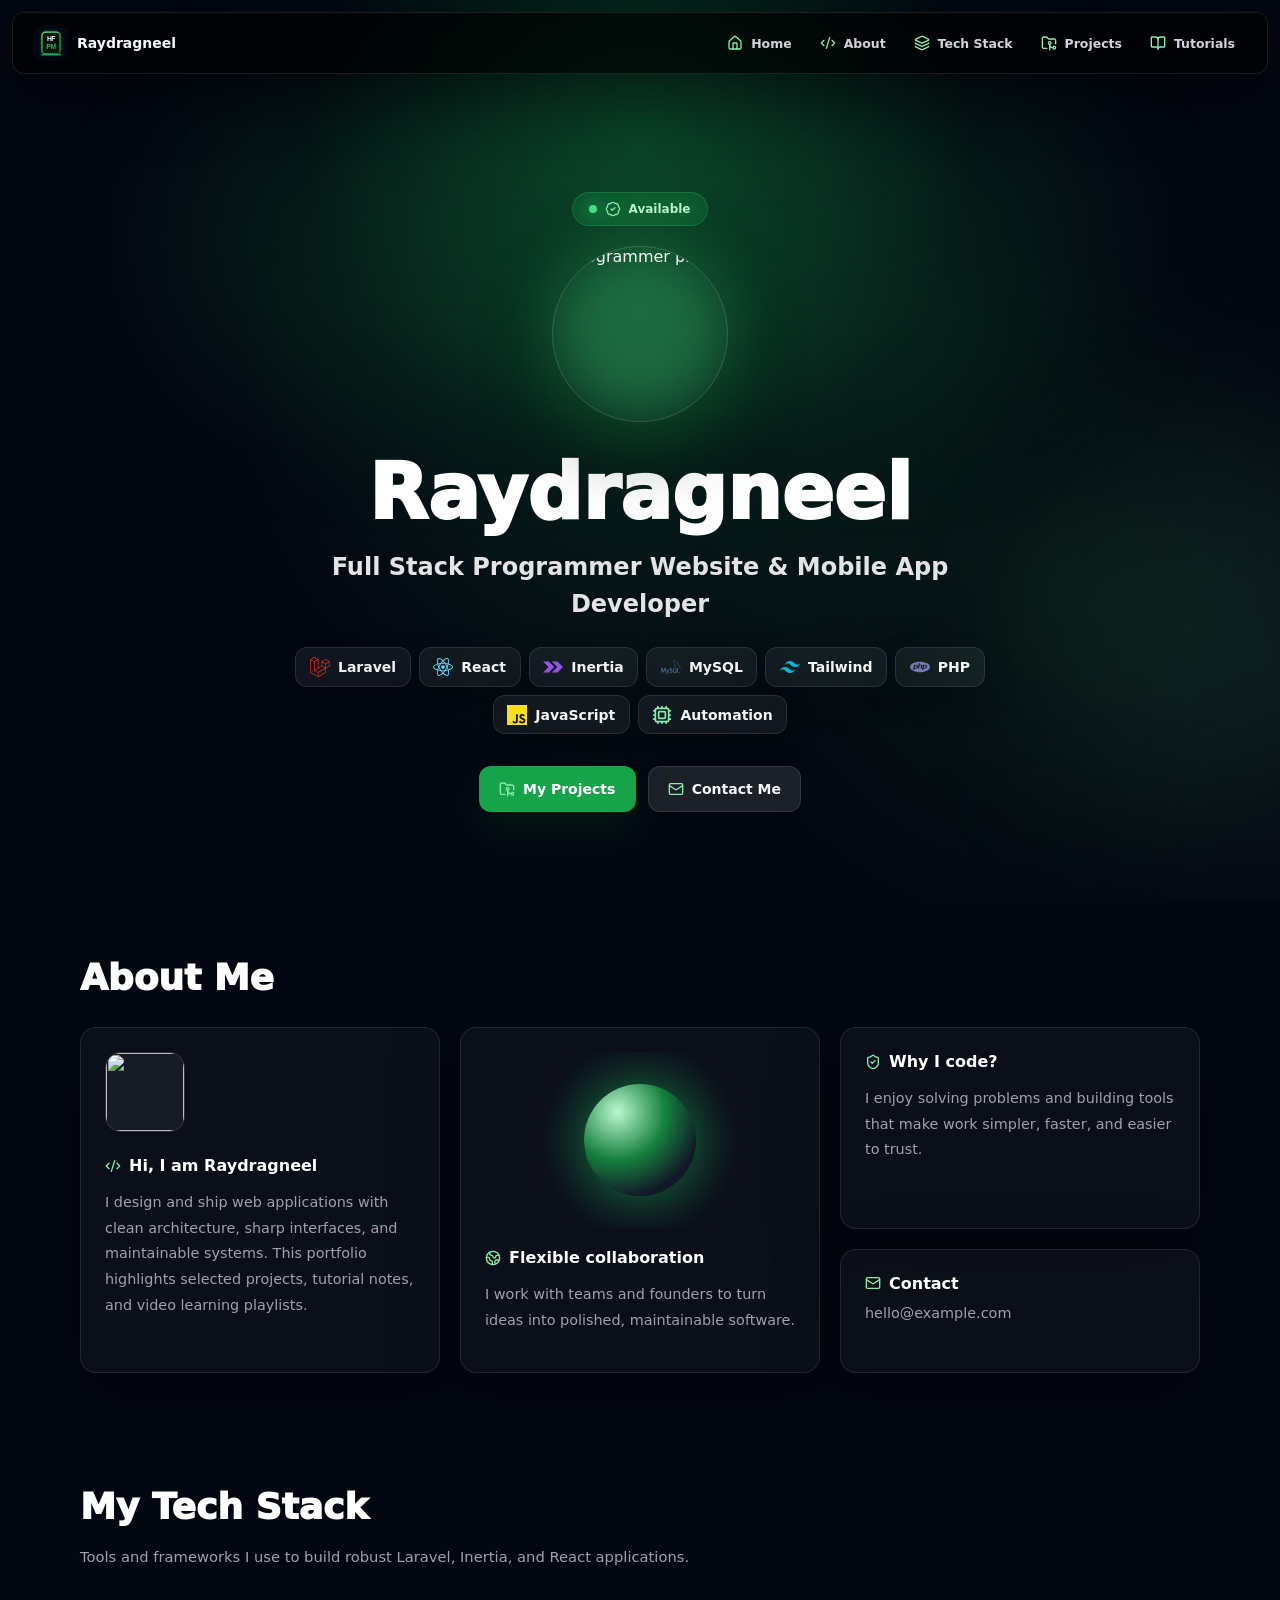
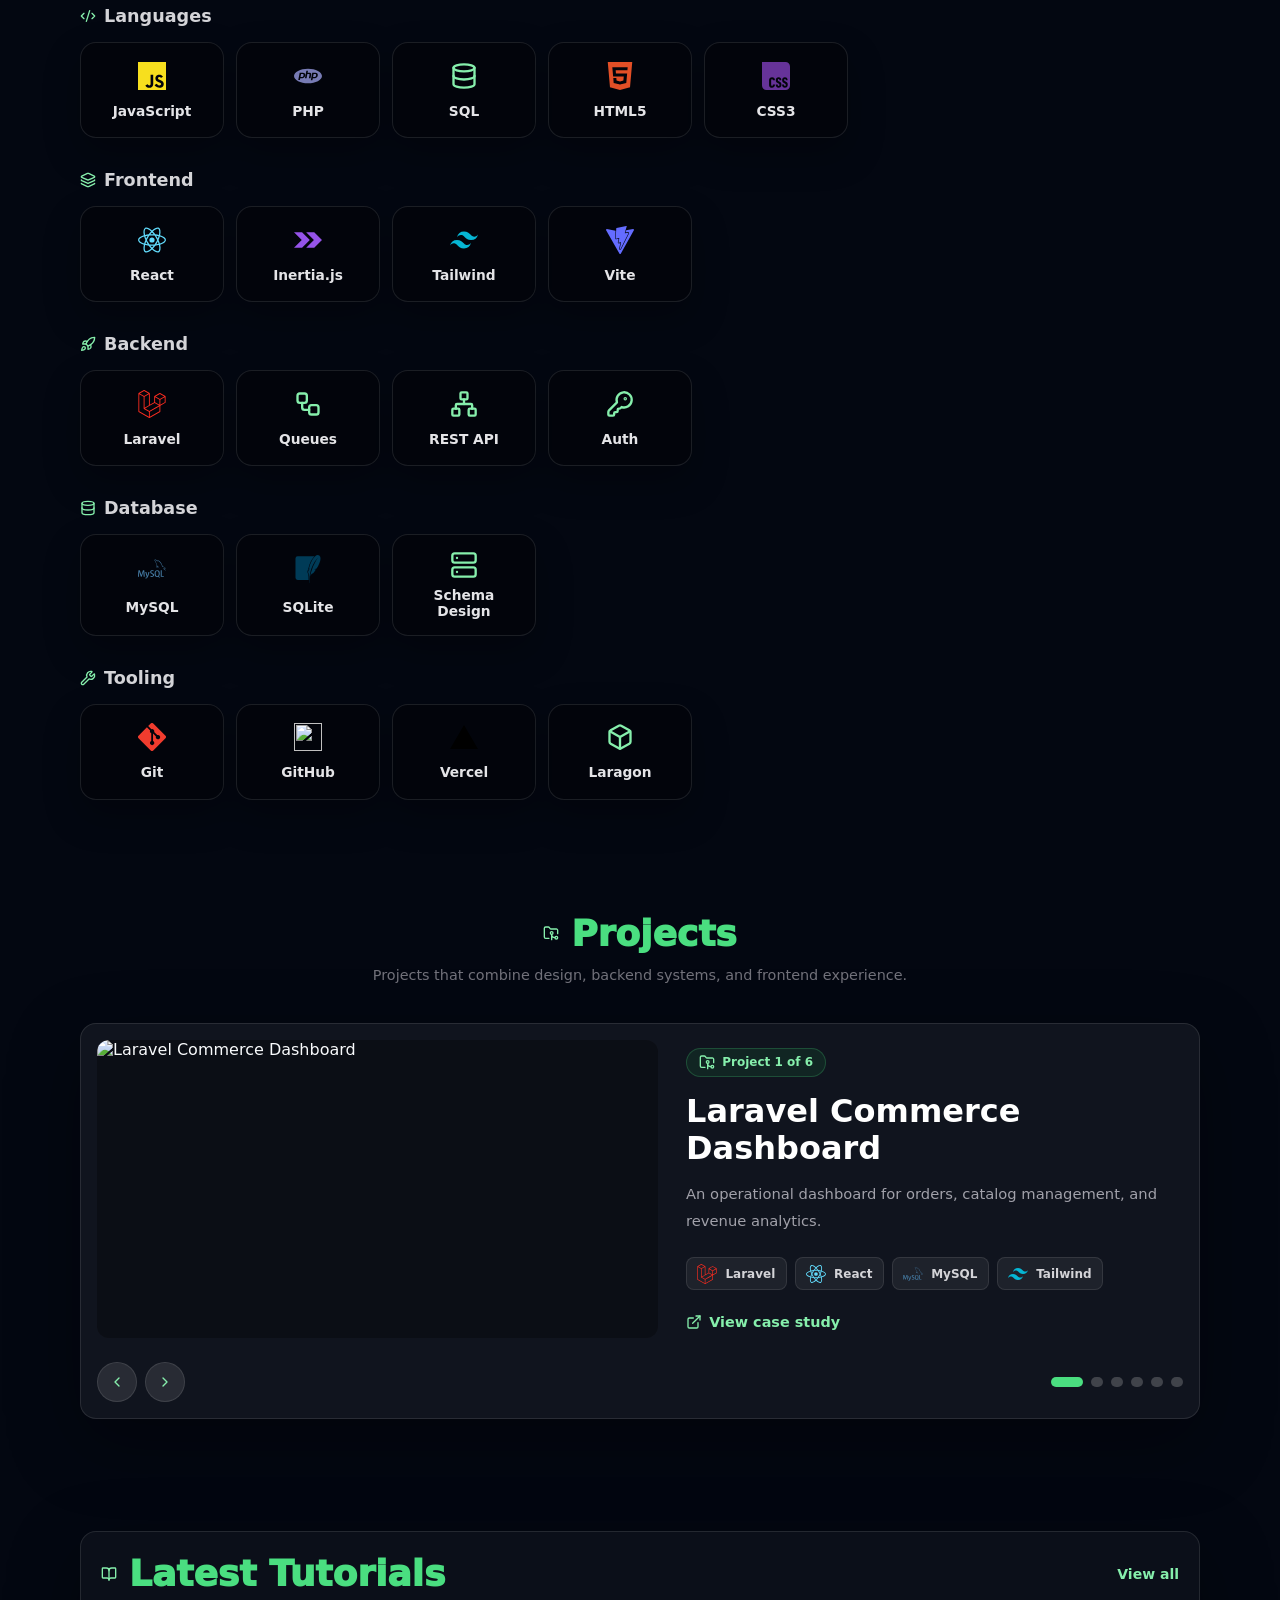
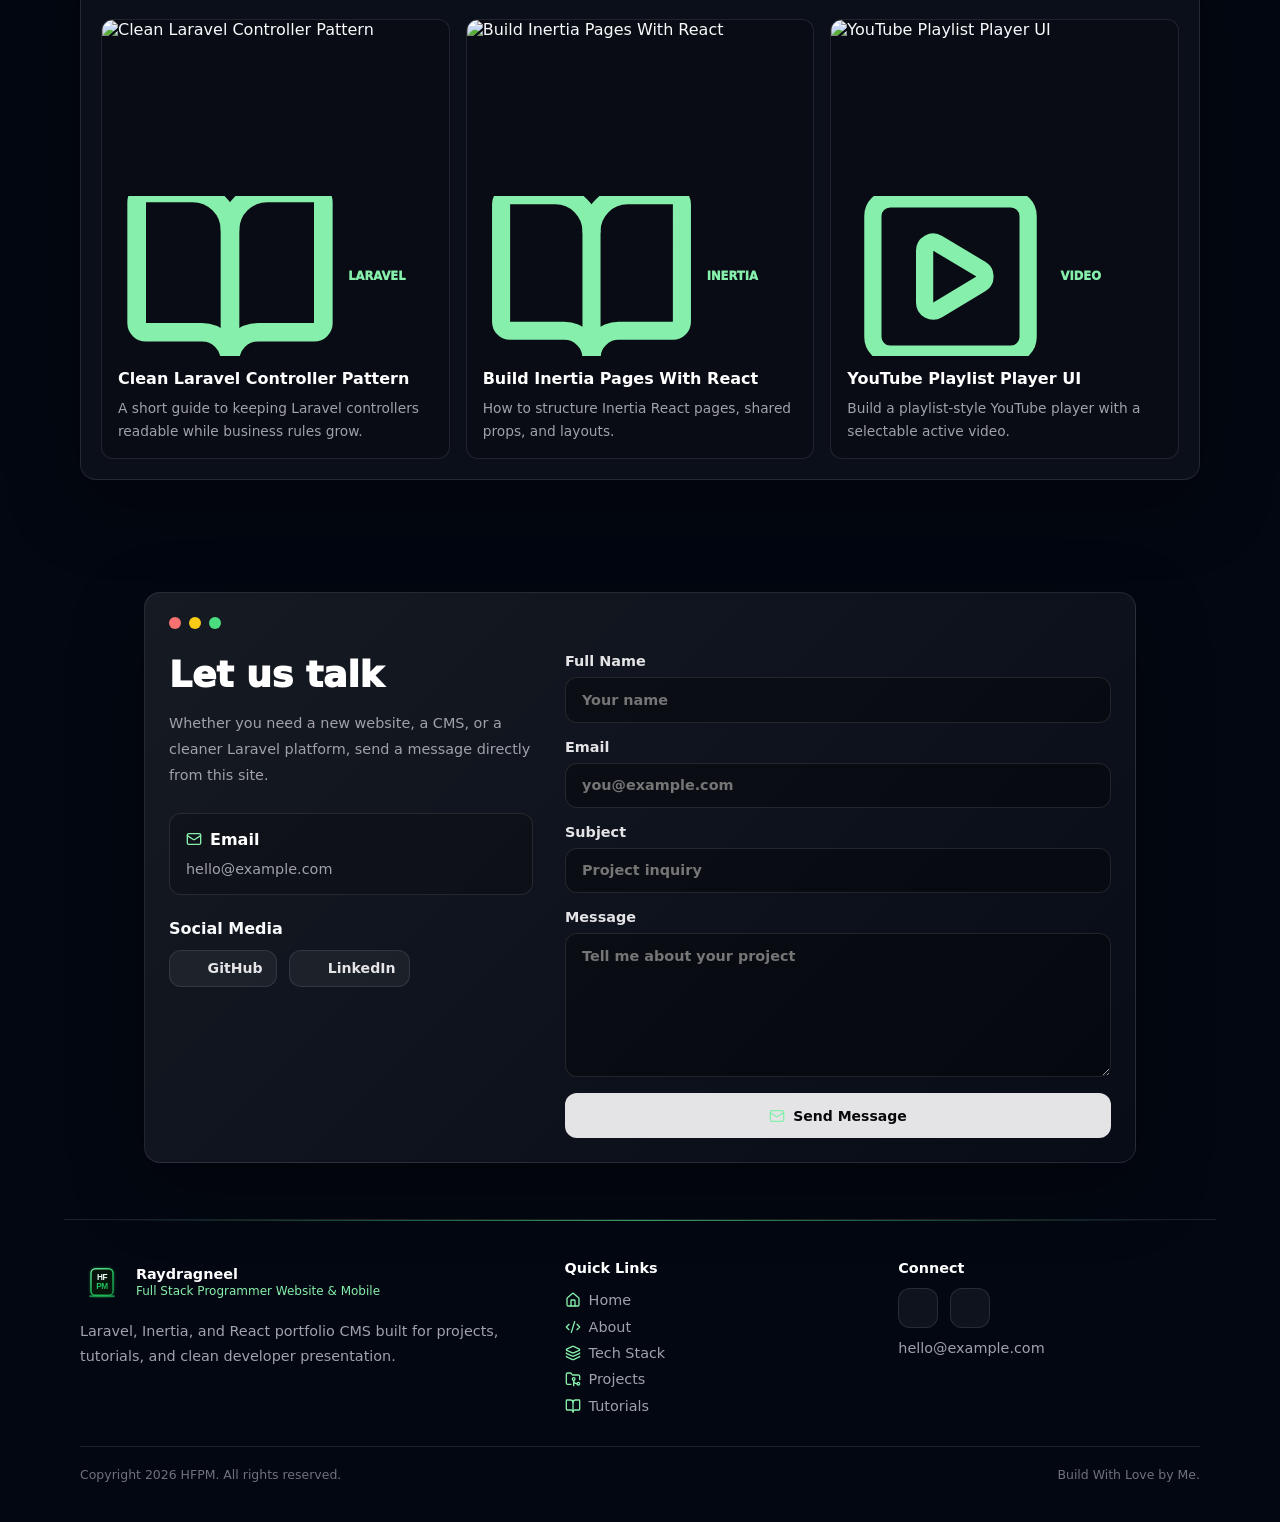
==== commit df5a37b3: "fix icon" ====
--- a/index.html
+++ b/index.html
@@ -29,7 +29,7 @@
           <span data-site-name>HeraPorto</span>
         </a>
         <button class="icon-button mobile-toggle" type="button" aria-label="Open menu" aria-expanded="false">
-          <i data-lucide="menu"></i>
+          <img class="site-icon" src="./assets/icons/lucide/menu.svg" alt="" aria-hidden="true" loading="lazy" />
         </button>
         <div class="nav-links" data-nav-links></div>
       </nav>
@@ -49,8 +49,8 @@
           <p class="hero-headline" data-profile-headline></p>
           <div class="skill-pills" data-skills></div>
           <div class="hero-actions">
-            <a href="#projects" class="button button-primary"><i data-lucide="folder-git-2"></i> My Projects</a>
-            <a href="#contact" class="button button-ghost"><i data-lucide="mail"></i> Contact Me</a>
+            <a href="#projects" class="button button-primary"><img class="site-icon" src="./assets/icons/lucide/folder-git-2.svg" alt="" aria-hidden="true" loading="lazy" /> My Projects</a>
+            <a href="#contact" class="button button-ghost"><img class="site-icon" src="./assets/icons/lucide/mail.svg" alt="" aria-hidden="true" loading="lazy" /> Contact Me</a>
           </div>
         </div>
       </section>
@@ -60,21 +60,21 @@
         <div class="about-grid">
           <article class="panel">
             <div class="small-photo"><img data-profile-image-clone alt="" /></div>
-            <h3><i data-lucide="code-2"></i><span data-intro-title></span></h3>
+            <h3><img class="site-icon" src="./assets/icons/lucide/code-2.svg" alt="" aria-hidden="true" loading="lazy" /><span data-intro-title></span></h3>
             <p data-profile-bio></p>
           </article>
           <article class="panel">
             <div class="planet-art"><div></div></div>
-            <h3><i data-lucide="globe-2"></i><span data-collab-title></span></h3>
+            <h3><img class="site-icon" src="./assets/icons/lucide/globe-2.svg" alt="" aria-hidden="true" loading="lazy" /><span data-collab-title></span></h3>
             <p data-collab-text></p>
           </article>
           <div class="stacked-panels">
             <article class="panel">
-              <h3><i data-lucide="shield-check"></i><span data-why-title></span></h3>
+              <h3><img class="site-icon" src="./assets/icons/lucide/shield-check.svg" alt="" aria-hidden="true" loading="lazy" /><span data-why-title></span></h3>
               <p data-why-text></p>
             </article>
             <article class="panel">
-              <h3><i data-lucide="mail"></i><span>Contact</span></h3>
+              <h3><img class="site-icon" src="./assets/icons/lucide/mail.svg" alt="" aria-hidden="true" loading="lazy" /><span>Contact</span></h3>
               <a data-email-link></a>
             </article>
           </div>
@@ -89,7 +89,7 @@
 
       <section id="projects" class="section projects-section">
         <div class="section-center">
-          <h2><i data-lucide="folder-git-2"></i><span data-projects-title></span></h2>
+          <h2><img class="site-icon" src="./assets/icons/lucide/folder-git-2.svg" alt="" aria-hidden="true" loading="lazy" /><span data-projects-title></span></h2>
           <p data-projects-description></p>
         </div>
         <div class="project-slider" data-project-slider></div>
@@ -98,7 +98,7 @@
       <section id="tutorials" class="section">
         <div class="tutorial-panel">
           <div class="section-row">
-            <h2><i data-lucide="book-open"></i><span data-tutorials-title></span></h2>
+            <h2><img class="site-icon" src="./assets/icons/lucide/book-open.svg" alt="" aria-hidden="true" loading="lazy" /><span data-tutorials-title></span></h2>
             <a href="#tutorials">View all</a>
           </div>
           <div class="tutorial-grid" data-tutorials></div>
@@ -113,7 +113,7 @@
               <h2 data-contact-title></h2>
               <p data-contact-description></p>
               <div class="contact-card">
-                <strong><i data-lucide="mail"></i> Email</strong>
+                <strong><img class="site-icon" src="./assets/icons/lucide/mail.svg" alt="" aria-hidden="true" loading="lazy" /> Email</strong>
                 <a data-email-link-clone></a>
               </div>
               <div class="social-area">
@@ -126,7 +126,7 @@
               <label>Email<input name="email" type="email" placeholder="you@example.com" required /></label>
               <label>Subject<input name="subject" placeholder="Project inquiry" required /></label>
               <label>Message<textarea name="message" placeholder="Tell me about your project" required></textarea></label>
-              <button class="button button-light" type="submit"><i data-lucide="mail"></i> Send Message</button>
+              <button class="button button-light" type="submit"><img class="site-icon" src="./assets/icons/lucide/mail.svg" alt="" aria-hidden="true" loading="lazy" /> Send Message</button>
               <p class="form-note" data-form-note></p>
             </form>
           </div>
--- a/assets/css/styles.css
+++ b/assets/css/styles.css
@@ -129,9 +129,7 @@
   width: 1rem;
   height: 1rem;
   flex: 0 0 auto;
-  background: currentColor;
-  mask: var(--icon-url) center / contain no-repeat;
-  -webkit-mask: var(--icon-url) center / contain no-repeat;
+  object-fit: contain;
 }
 
 .nav-links .site-icon,
@@ -308,15 +306,11 @@
 }
 
 .tech-icon {
-  display: inline-grid;
-  place-items: center;
+  display: inline-block;
   width: 1.25rem;
   height: 1.25rem;
   flex: 0 0 auto;
-  color: var(--green-soft);
-  background: currentColor;
-  mask: var(--icon-url) center / contain no-repeat;
-  -webkit-mask: var(--icon-url) center / contain no-repeat;
+  object-fit: contain;
   font-size: 1rem;
   font-weight: 900;
 }
@@ -326,8 +320,6 @@
   min-width: 1.25rem;
   height: auto;
   background: transparent;
-  mask: none;
-  -webkit-mask: none;
 }
 
 .hero-actions {
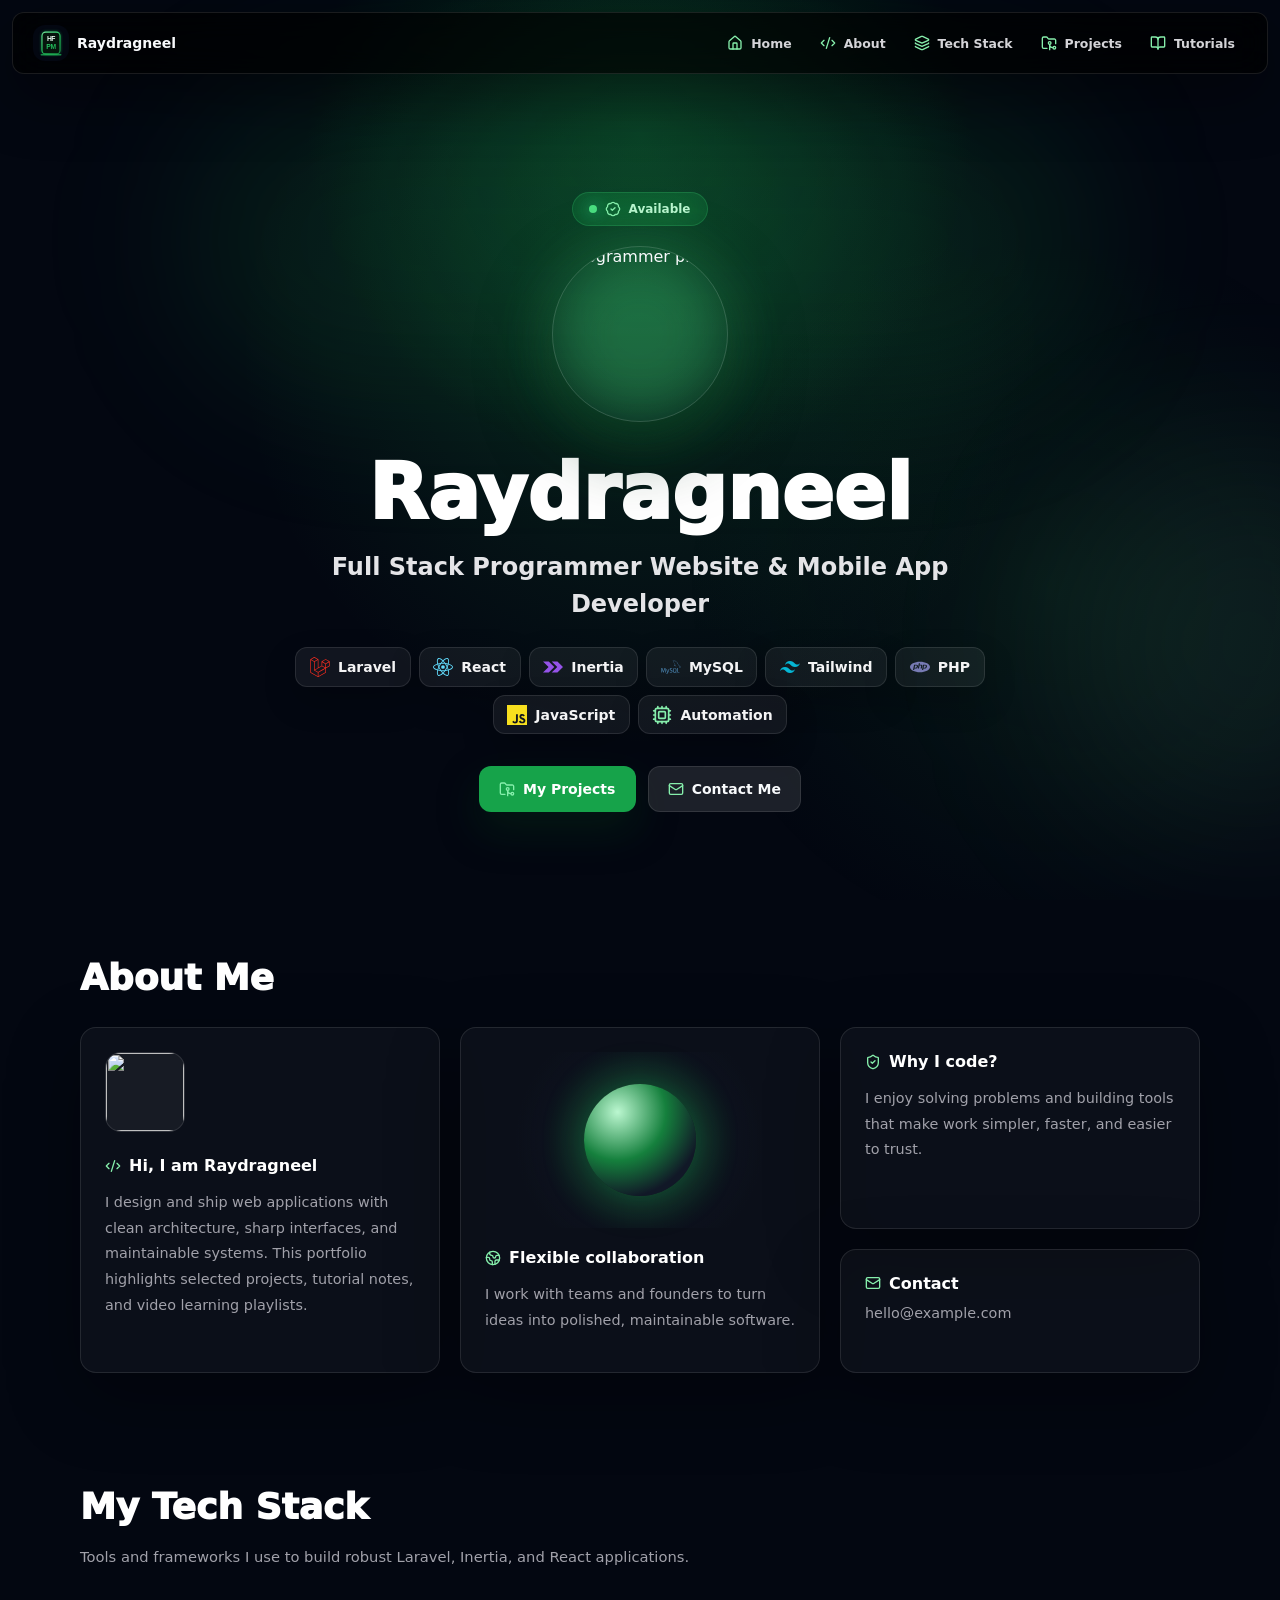
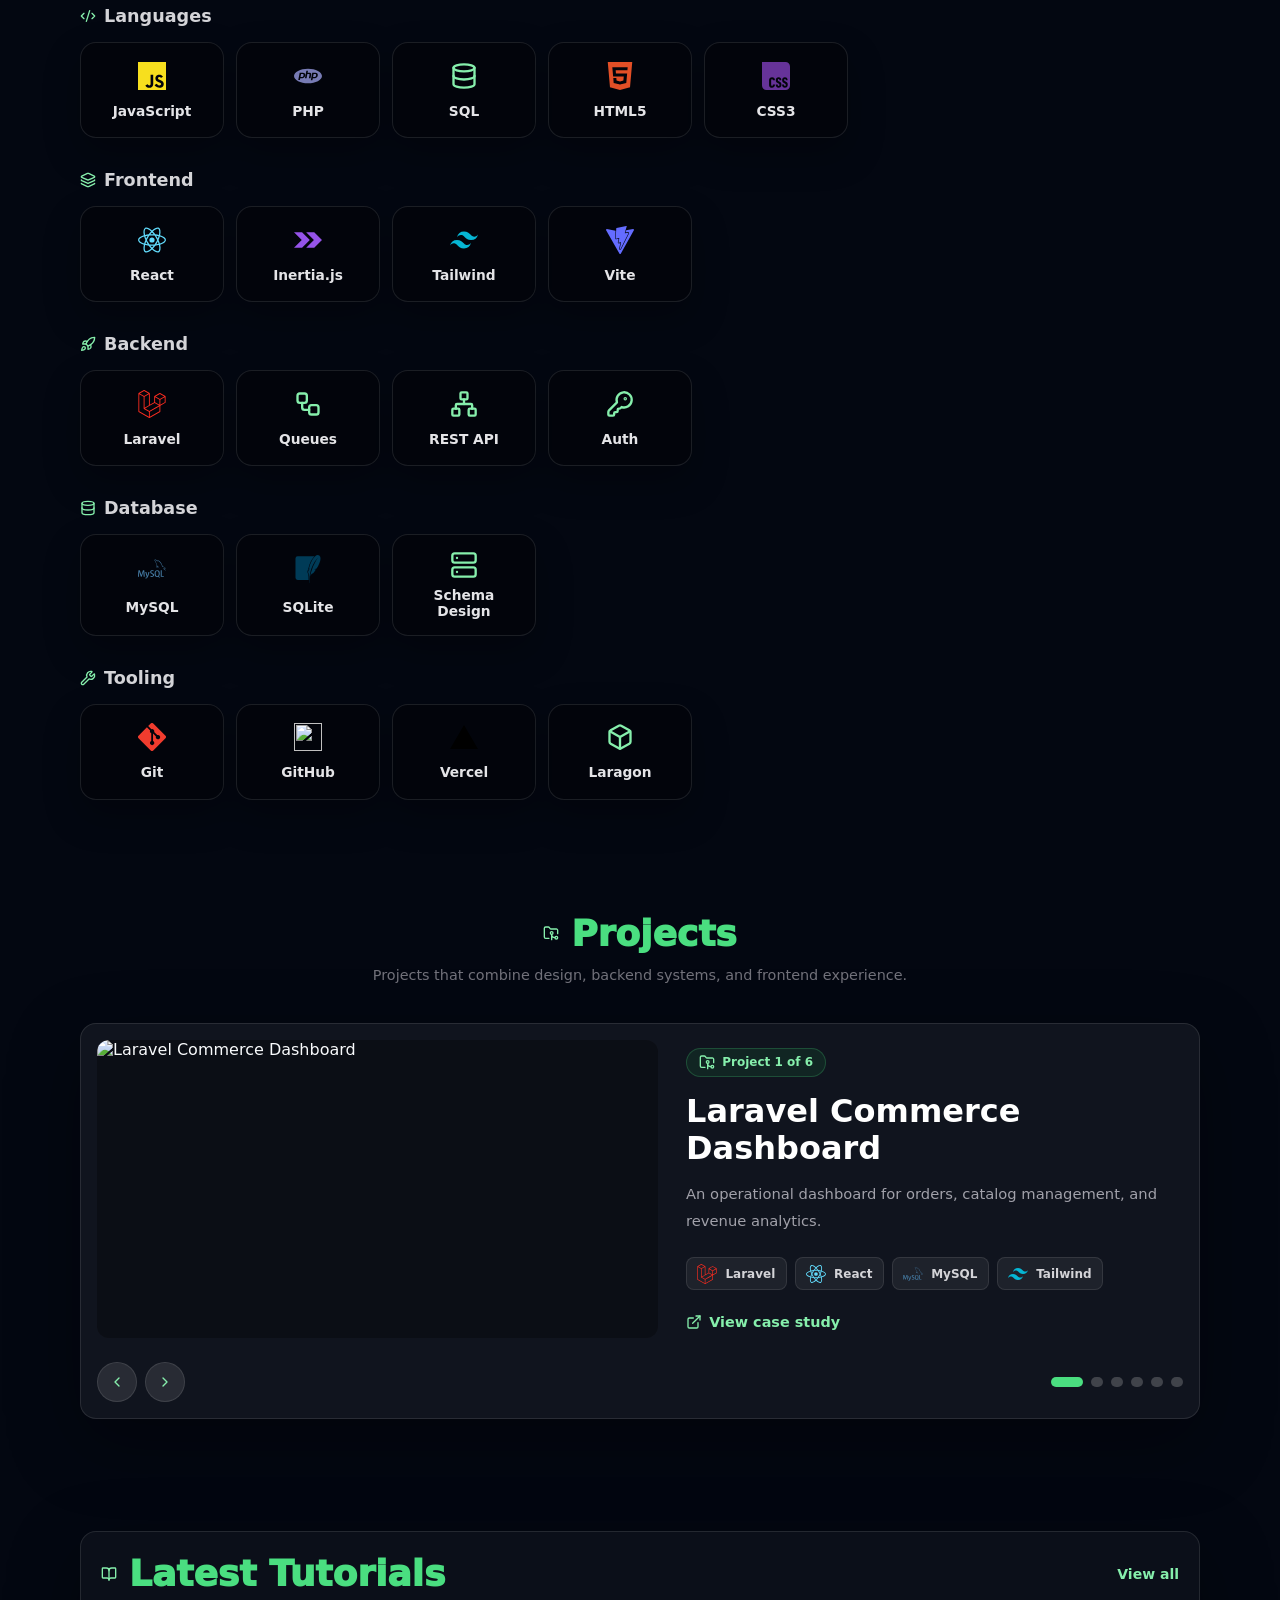
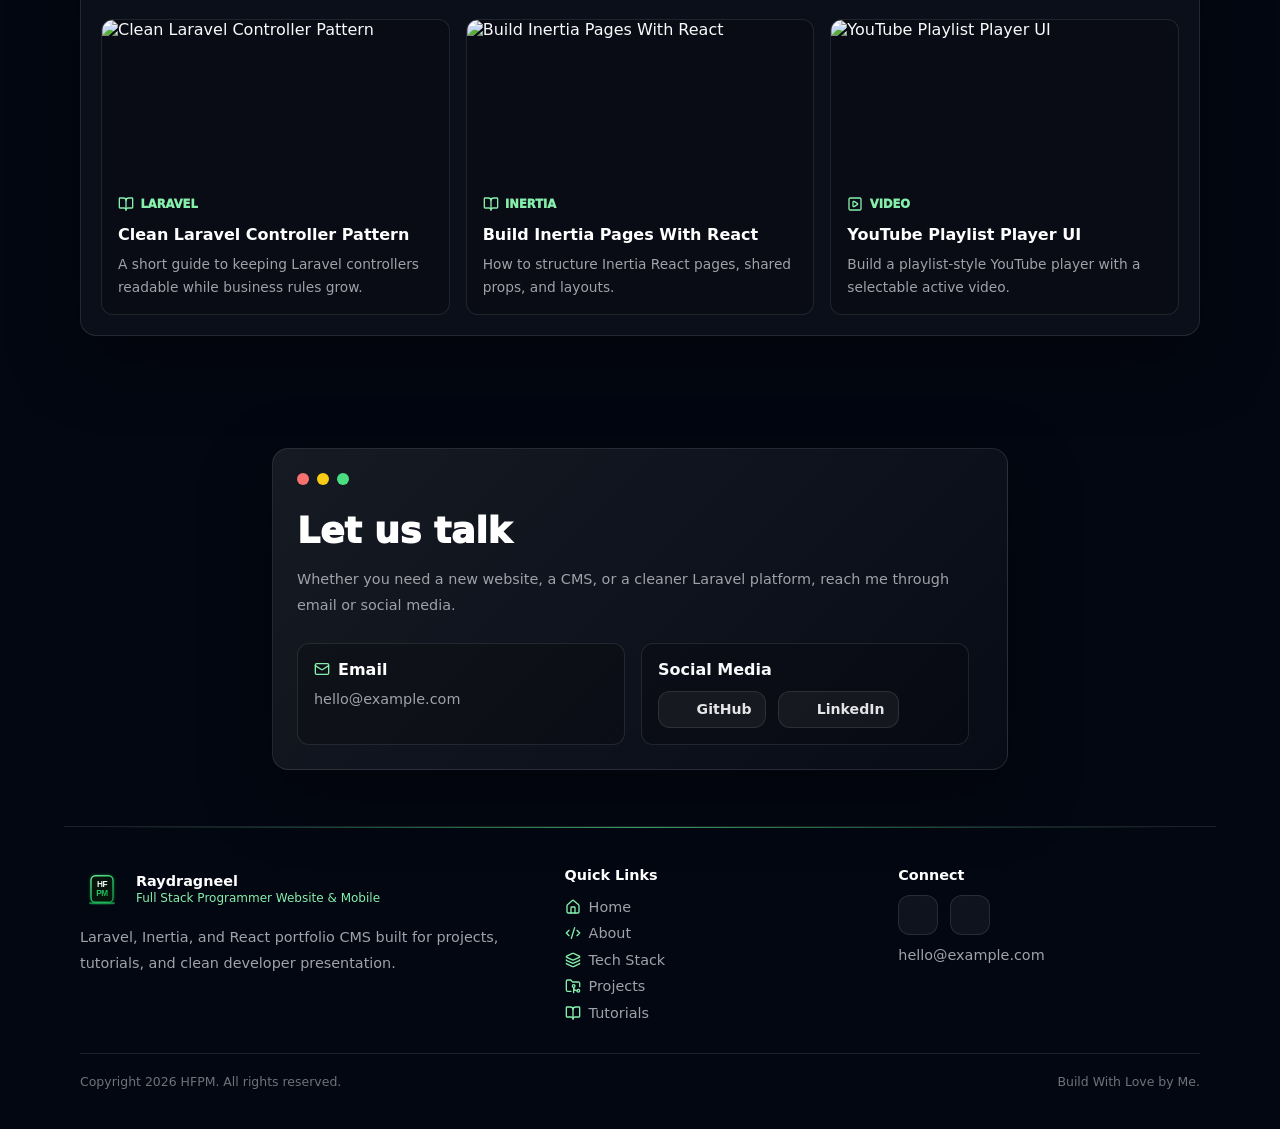
==== commit e57be5e1: "delete form kontak" ====
--- a/index.html
+++ b/index.html
@@ -109,26 +109,20 @@
         <div class="contact-window">
           <div class="window-dots"><span></span><span></span><span></span></div>
           <div class="contact-grid">
-            <div>
+            <div class="contact-info">
               <h2 data-contact-title></h2>
               <p data-contact-description></p>
-              <div class="contact-card">
-                <strong><img class="site-icon" src="./assets/icons/lucide/mail.svg" alt="" aria-hidden="true" loading="lazy" /> Email</strong>
-                <a data-email-link-clone></a>
-              </div>
-              <div class="social-area">
-                <strong>Social Media</strong>
-                <div class="social-links" data-social-links></div>
+              <div class="contact-methods">
+                <div class="contact-card">
+                  <strong><img class="site-icon" src="./assets/icons/lucide/mail.svg" alt="" aria-hidden="true" loading="lazy" /> Email</strong>
+                  <a data-email-link-clone></a>
+                </div>
+                <div class="social-area">
+                  <strong>Social Media</strong>
+                  <div class="social-links" data-social-links></div>
+                </div>
               </div>
             </div>
-            <form class="contact-form" data-contact-form>
-              <label>Full Name<input name="name" placeholder="Your name" required /></label>
-              <label>Email<input name="email" type="email" placeholder="you@example.com" required /></label>
-              <label>Subject<input name="subject" placeholder="Project inquiry" required /></label>
-              <label>Message<textarea name="message" placeholder="Tell me about your project" required></textarea></label>
-              <button class="button button-light" type="submit"><img class="site-icon" src="./assets/icons/lucide/mail.svg" alt="" aria-hidden="true" loading="lazy" /> Send Message</button>
-              <p class="form-note" data-form-note></p>
-            </form>
           </div>
         </div>
       </section>
--- a/assets/css/styles.css
+++ b/assets/css/styles.css
@@ -735,7 +735,7 @@
   transform: translateY(-1px);
 }
 
-.tutorial-card img {
+.tutorial-card > img {
   width: 100%;
   height: 10rem;
   object-fit: cover;
@@ -769,7 +769,7 @@
 }
 
 .contact-section {
-  width: min(100%, 64rem);
+  width: min(100%, 48rem);
 }
 
 .contact-window {
@@ -796,12 +796,21 @@
 
 .contact-grid {
   display: grid;
-  grid-template-columns: 0.8fr 1.2fr;
-  gap: 2rem;
+  gap: 1.5rem;
+}
+
+.contact-info {
+  max-width: 42rem;
+}
+
+.contact-methods {
+  display: grid;
+  grid-template-columns: repeat(2, minmax(0, 1fr));
+  gap: 1rem;
+  margin-top: 1.5rem;
 }
 
 .contact-card {
-  margin-top: 1.5rem;
   border: 1px solid var(--border);
   border-radius: 0.75rem;
   background: rgba(0, 0, 0, 0.2);
@@ -809,7 +818,10 @@
 }
 
 .social-area {
-  margin-top: 1.5rem;
+  border: 1px solid var(--border);
+  border-radius: 0.75rem;
+  background: rgba(0, 0, 0, 0.2);
+  padding: 1rem;
 }
 
 .social-links,
@@ -833,53 +845,6 @@
 .social-button:hover {
   border-color: rgba(74, 222, 128, 0.65);
   color: #fff;
-}
-
-.contact-form {
-  display: grid;
-  gap: 1rem;
-}
-
-.contact-form label {
-  display: grid;
-  gap: 0.5rem;
-  color: #e4e4e7;
-  font-size: 0.9rem;
-  font-weight: 850;
-}
-
-.contact-form input,
-.contact-form textarea {
-  width: 100%;
-  border: 1px solid var(--border);
-  border-radius: 0.75rem;
-  background: rgba(0, 0, 0, 0.3);
-  padding: 0.85rem 1rem;
-  color: #f4f4f5;
-  outline: none;
-  transition: border-color 180ms ease;
-}
-
-.contact-form input:focus,
-.contact-form textarea:focus {
-  border-color: #4ade80;
-}
-
-.contact-form textarea {
-  min-height: 9rem;
-  resize: vertical;
-}
-
-.form-note {
-  display: none;
-  margin: 0;
-  color: #bbf7d0;
-  font-size: 0.86rem;
-  font-weight: 800;
-}
-
-.form-note.is-visible {
-  display: block;
 }
 
 .site-footer {
@@ -1108,6 +1073,7 @@
   .about-grid,
   .project-card,
   .tutorial-grid,
+  .contact-methods,
   .contact-grid,
   .footer-grid {
     grid-template-columns: 1fr;
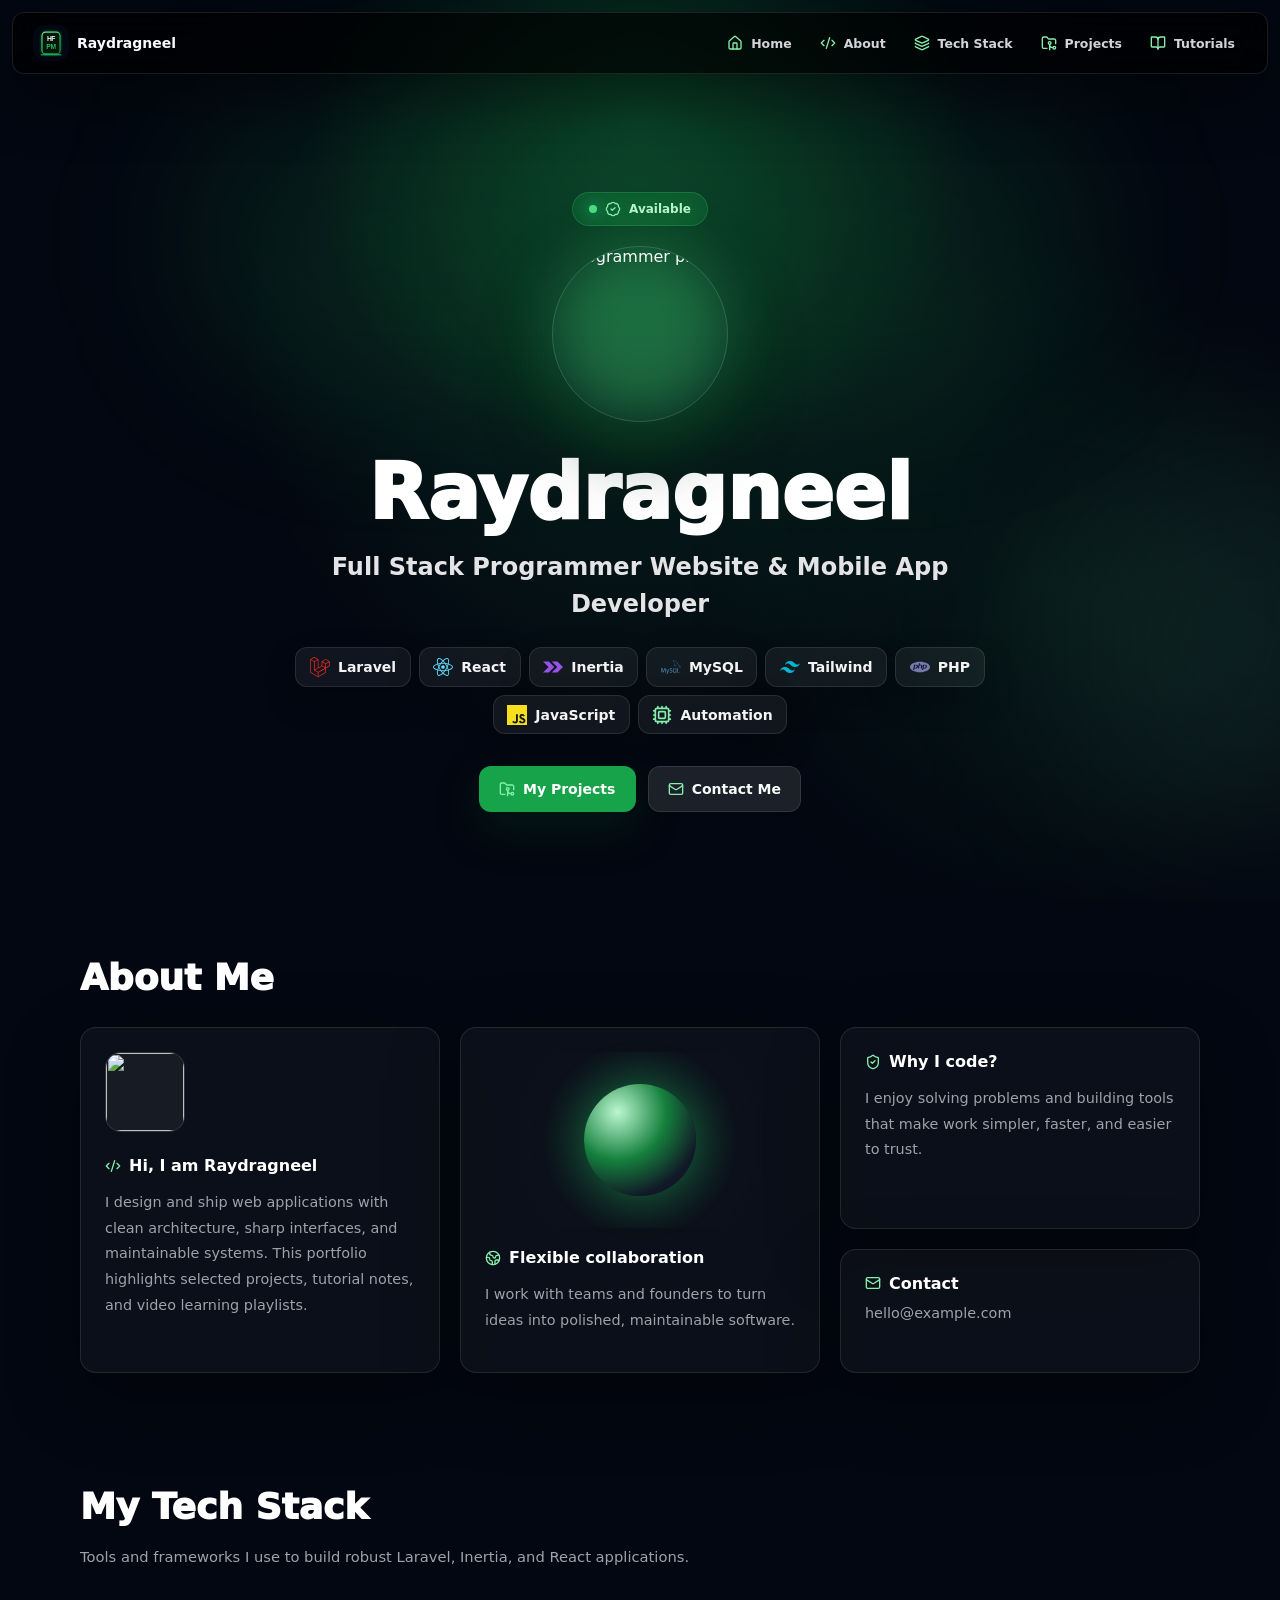
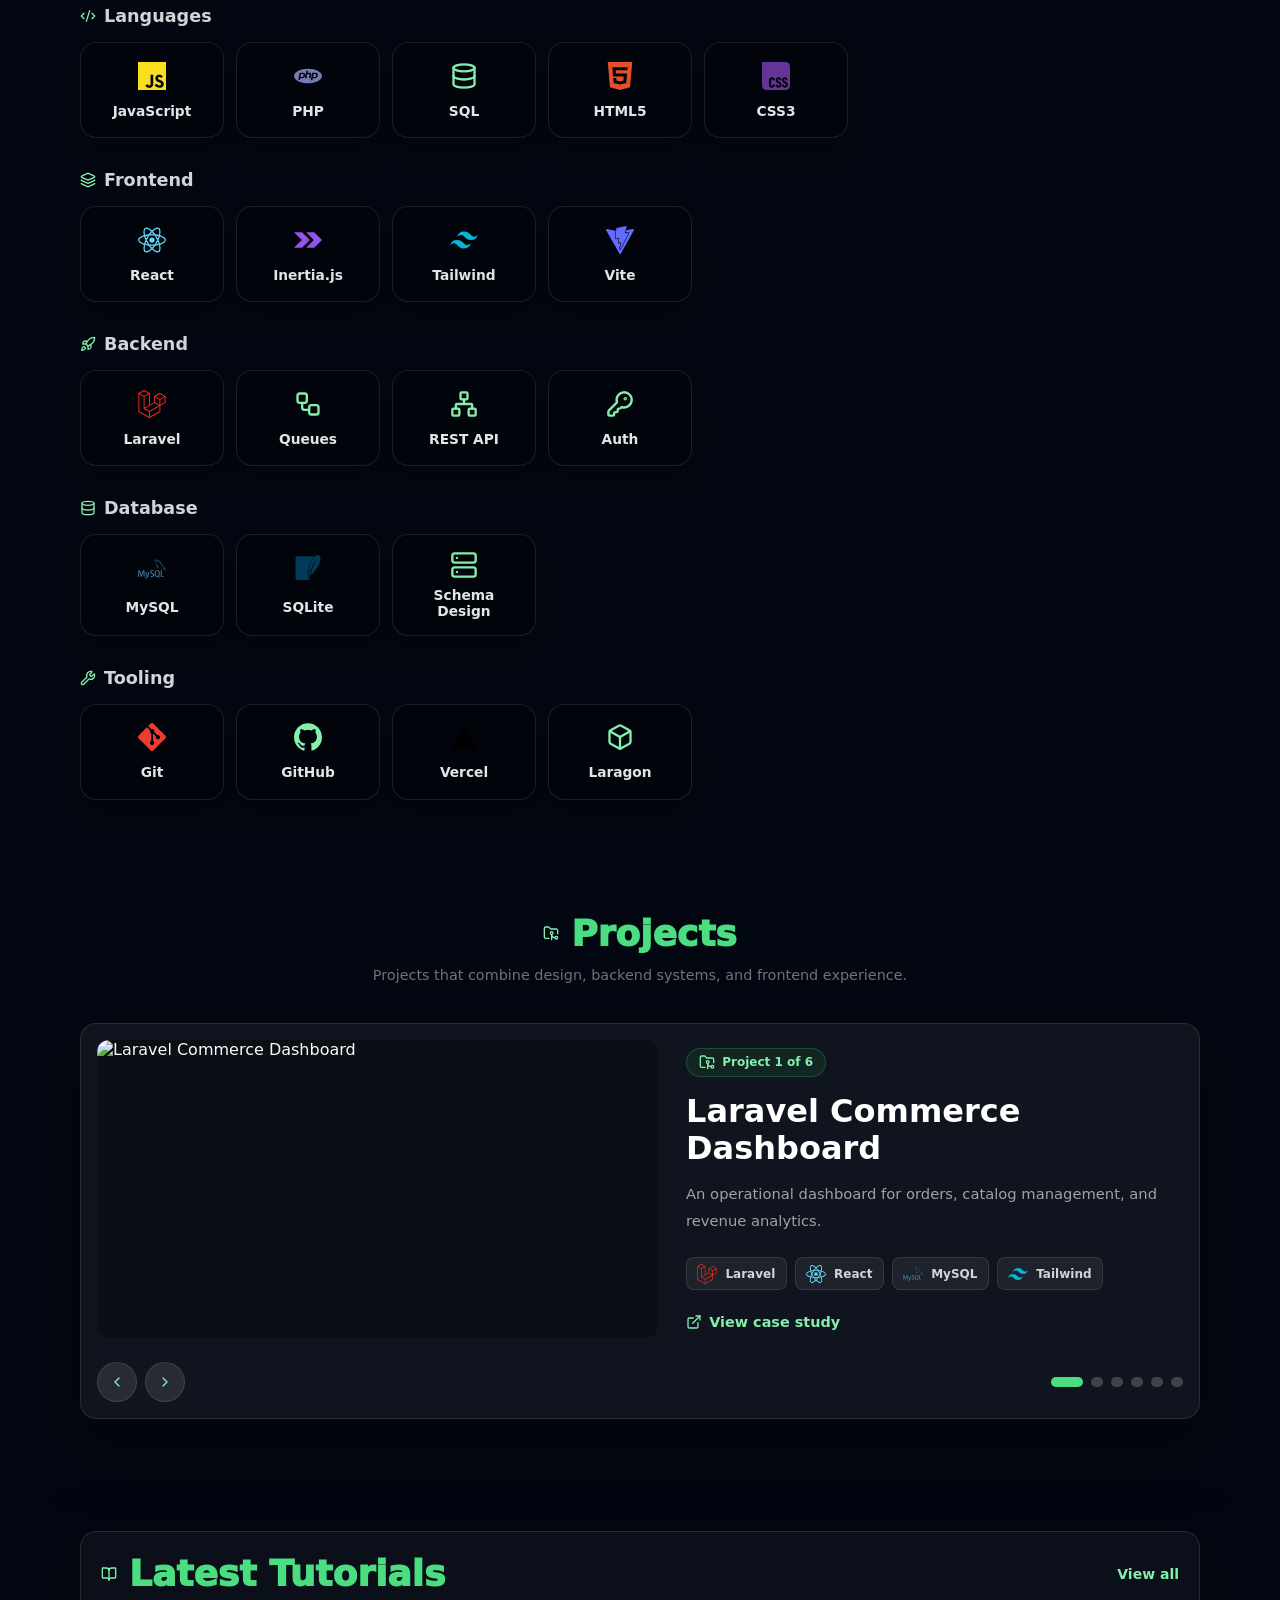
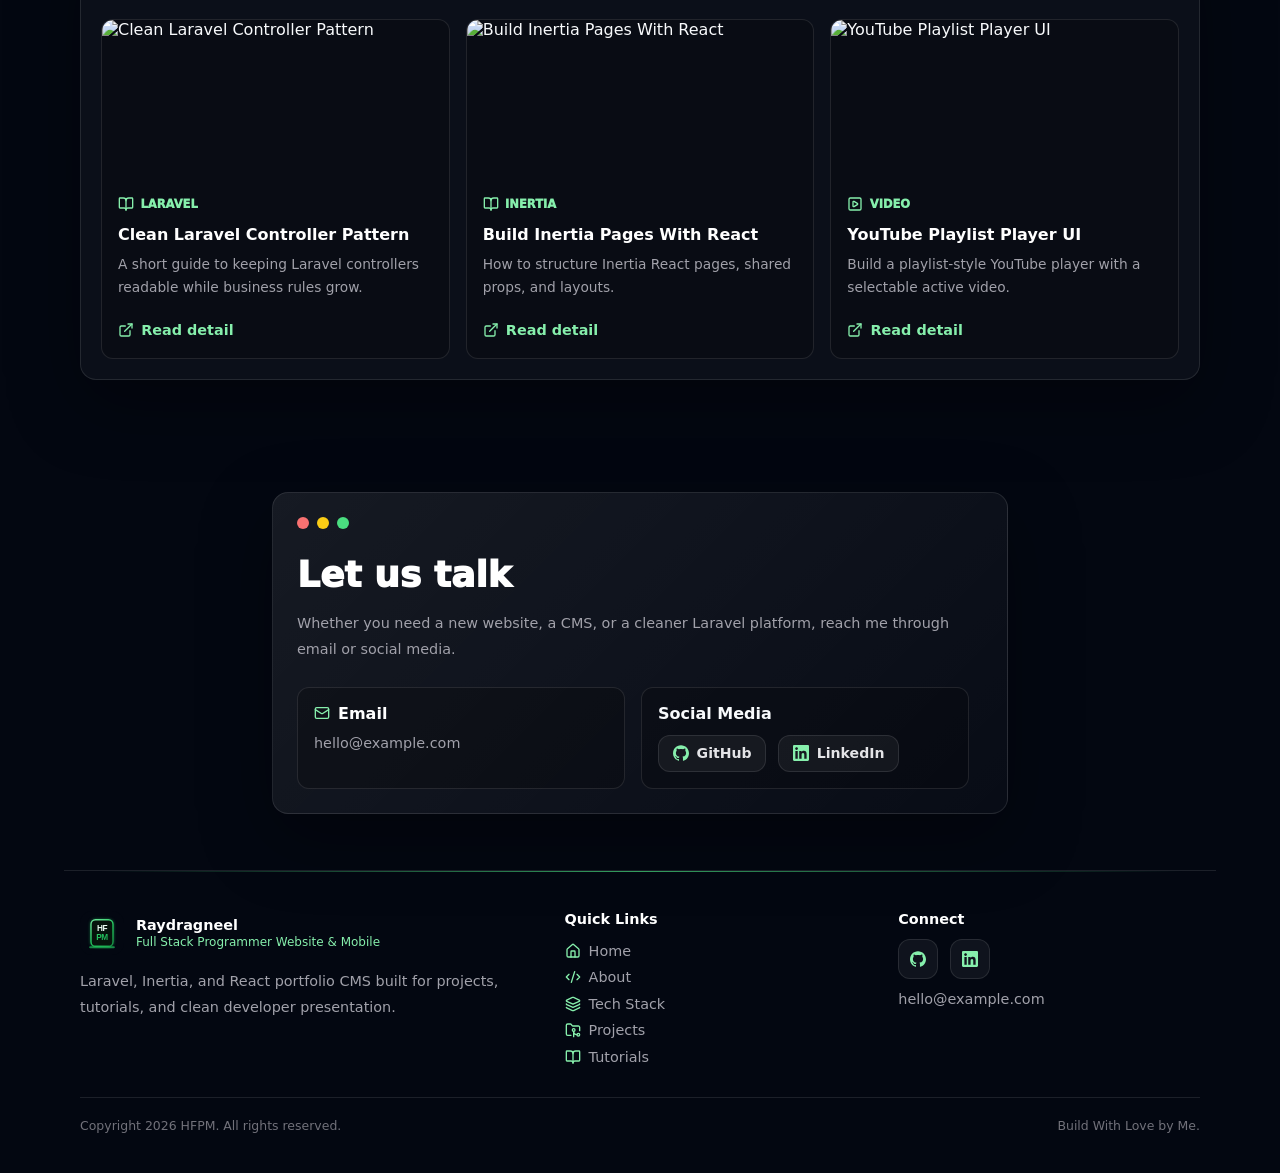
==== commit d86ec266: "project detail" ====
--- a/index.html
+++ b/index.html
@@ -24,7 +24,7 @@
   <div class="site-shell">
     <header class="site-header">
       <nav class="top-nav">
-        <a href="#home" class="brand" aria-label="HeraPorto home">
+        <a href="./index.html#home" class="brand" aria-label="HeraPorto home">
           <img src="./assets/logo.svg" alt="HFPM logo" />
           <span data-site-name>HeraPorto</span>
         </a>
@@ -49,7 +49,7 @@
           <p class="hero-headline" data-profile-headline></p>
           <div class="skill-pills" data-skills></div>
           <div class="hero-actions">
-            <a href="#projects" class="button button-primary"><img class="site-icon" src="./assets/icons/lucide/folder-git-2.svg" alt="" aria-hidden="true" loading="lazy" /> My Projects</a>
+            <a href="./projects.html" class="button button-primary"><img class="site-icon" src="./assets/icons/lucide/folder-git-2.svg" alt="" aria-hidden="true" loading="lazy" /> My Projects</a>
             <a href="#contact" class="button button-ghost"><img class="site-icon" src="./assets/icons/lucide/mail.svg" alt="" aria-hidden="true" loading="lazy" /> Contact Me</a>
           </div>
         </div>
@@ -99,7 +99,7 @@
         <div class="tutorial-panel">
           <div class="section-row">
             <h2><img class="site-icon" src="./assets/icons/lucide/book-open.svg" alt="" aria-hidden="true" loading="lazy" /><span data-tutorials-title></span></h2>
-            <a href="#tutorials">View all</a>
+            <a href="./tutorials.html">View all</a>
           </div>
           <div class="tutorial-grid" data-tutorials></div>
         </div>
--- a/assets/css/styles.css
+++ b/assets/css/styles.css
@@ -374,6 +374,188 @@
   padding: 3.5rem 1rem;
 }
 
+.subpage-shell {
+  padding-top: 7.5rem;
+}
+
+.page-hero {
+  width: min(100%, 72rem);
+  margin: 0 auto;
+  padding: 3rem 1rem 1rem;
+}
+
+.page-hero h1 {
+  max-width: 54rem;
+  margin-top: 1.25rem;
+  font-size: clamp(2.4rem, 7vw, 4.4rem);
+}
+
+.page-hero p {
+  max-width: 44rem;
+  margin: 1rem 0 0;
+  color: var(--muted);
+  font-size: 1rem;
+  font-weight: 650;
+  line-height: 1.8;
+}
+
+.back-link {
+  display: inline-flex;
+  align-items: center;
+  gap: 0.45rem;
+  border: 1px solid var(--border);
+  border-radius: 999px;
+  background: rgba(255, 255, 255, 0.06);
+  padding: 0.45rem 0.75rem;
+  color: var(--green-soft);
+  font-size: 0.78rem;
+  font-weight: 900;
+}
+
+.listing-section {
+  padding-top: 1.5rem;
+}
+
+.listing-grid {
+  display: grid;
+  gap: 1.25rem;
+}
+
+.listing-card {
+  display: grid;
+  grid-template-columns: 0.85fr 1.15fr;
+  gap: 1.25rem;
+  overflow: hidden;
+  border: 1px solid var(--border);
+  border-radius: var(--radius);
+  background: var(--panel-strong);
+  padding: 1rem;
+  box-shadow: var(--shadow);
+}
+
+.listing-image {
+  min-height: 17rem;
+  overflow: hidden;
+  border-radius: 0.75rem;
+  background: rgba(0, 0, 0, 0.3);
+}
+
+.listing-image img,
+img.listing-image {
+  width: 100%;
+  height: 100%;
+  object-fit: cover;
+}
+
+.listing-content {
+  display: flex;
+  flex-direction: column;
+  justify-content: center;
+  padding: 0.5rem;
+}
+
+.listing-content h2 {
+  margin: 1rem 0 0;
+  color: #fff;
+  font-size: clamp(1.35rem, 3vw, 1.9rem);
+  line-height: 1.2;
+}
+
+.listing-content p {
+  margin: 0.85rem 0 0;
+  color: var(--muted);
+  font-size: 0.92rem;
+  line-height: 1.8;
+}
+
+.listing-actions {
+  display: flex;
+  flex-wrap: wrap;
+  gap: 1rem;
+}
+
+.tutorial-listing-grid {
+  grid-template-columns: repeat(3, minmax(0, 1fr));
+}
+
+.tutorial-listing-card {
+  display: flex;
+  min-height: 100%;
+  flex-direction: column;
+}
+
+.tutorial-listing-card .listing-image {
+  min-height: auto;
+  height: 11rem;
+  flex: 0 0 auto;
+}
+
+.tutorial-listing-card .listing-content {
+  flex: 1;
+}
+
+.detail-section {
+  display: grid;
+  gap: 1.25rem;
+  padding-top: 1rem;
+}
+
+.detail-layout {
+  display: grid;
+  grid-template-columns: 1.05fr 0.95fr;
+  gap: 1.25rem;
+}
+
+.detail-media,
+.detail-panel {
+  border: 1px solid var(--border);
+  border-radius: var(--radius);
+  background: var(--panel-strong);
+  box-shadow: var(--shadow);
+}
+
+.detail-media {
+  min-height: 24rem;
+  overflow: hidden;
+}
+
+.detail-media img {
+  width: 100%;
+  height: 100%;
+  object-fit: cover;
+}
+
+.detail-panel {
+  padding: 1.5rem;
+}
+
+.detail-panel h1,
+.detail-panel h2 {
+  margin: 0.9rem 0 0;
+  color: #fff;
+  font-size: clamp(1.65rem, 4vw, 2.5rem);
+  line-height: 1.15;
+}
+
+.detail-panel h2 {
+  font-size: clamp(1.25rem, 3vw, 1.65rem);
+}
+
+.detail-panel p {
+  color: var(--muted);
+  font-size: 0.95rem;
+  line-height: 1.8;
+}
+
+.detail-list {
+  display: grid;
+  gap: 0.75rem;
+  margin: 1rem 0 0;
+  padding-left: 1.25rem;
+  color: #d4d4d8;
+  line-height: 1.75;
+}
+
 .section h2 {
   margin: 0;
   color: #fff;
@@ -735,7 +917,8 @@
   transform: translateY(-1px);
 }
 
-.tutorial-card > img {
+.tutorial-card > img,
+.tutorial-card > a > img {
   width: 100%;
   height: 10rem;
   object-fit: cover;
@@ -1072,7 +1255,10 @@
 @media (max-width: 900px) {
   .about-grid,
   .project-card,
+  .listing-card,
+  .detail-layout,
   .tutorial-grid,
+  .tutorial-listing-grid,
   .contact-methods,
   .contact-grid,
   .footer-grid {
